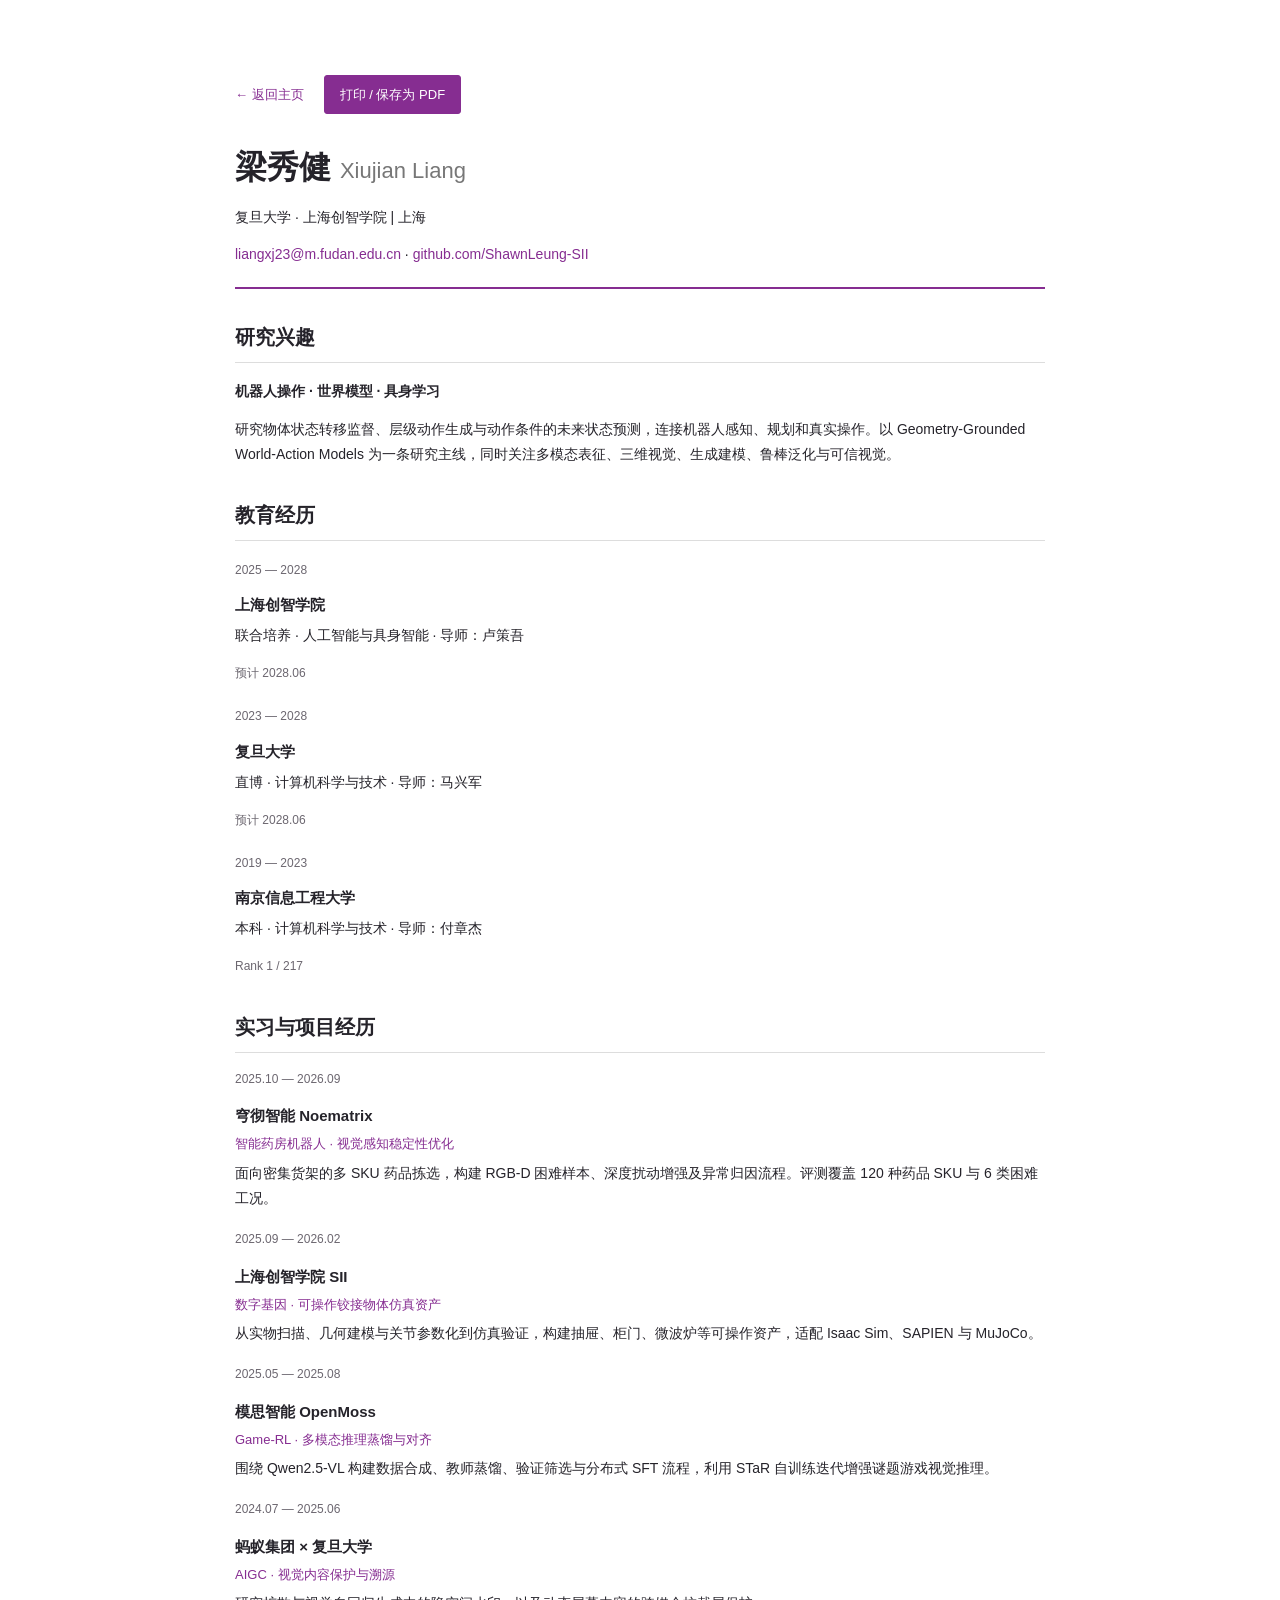
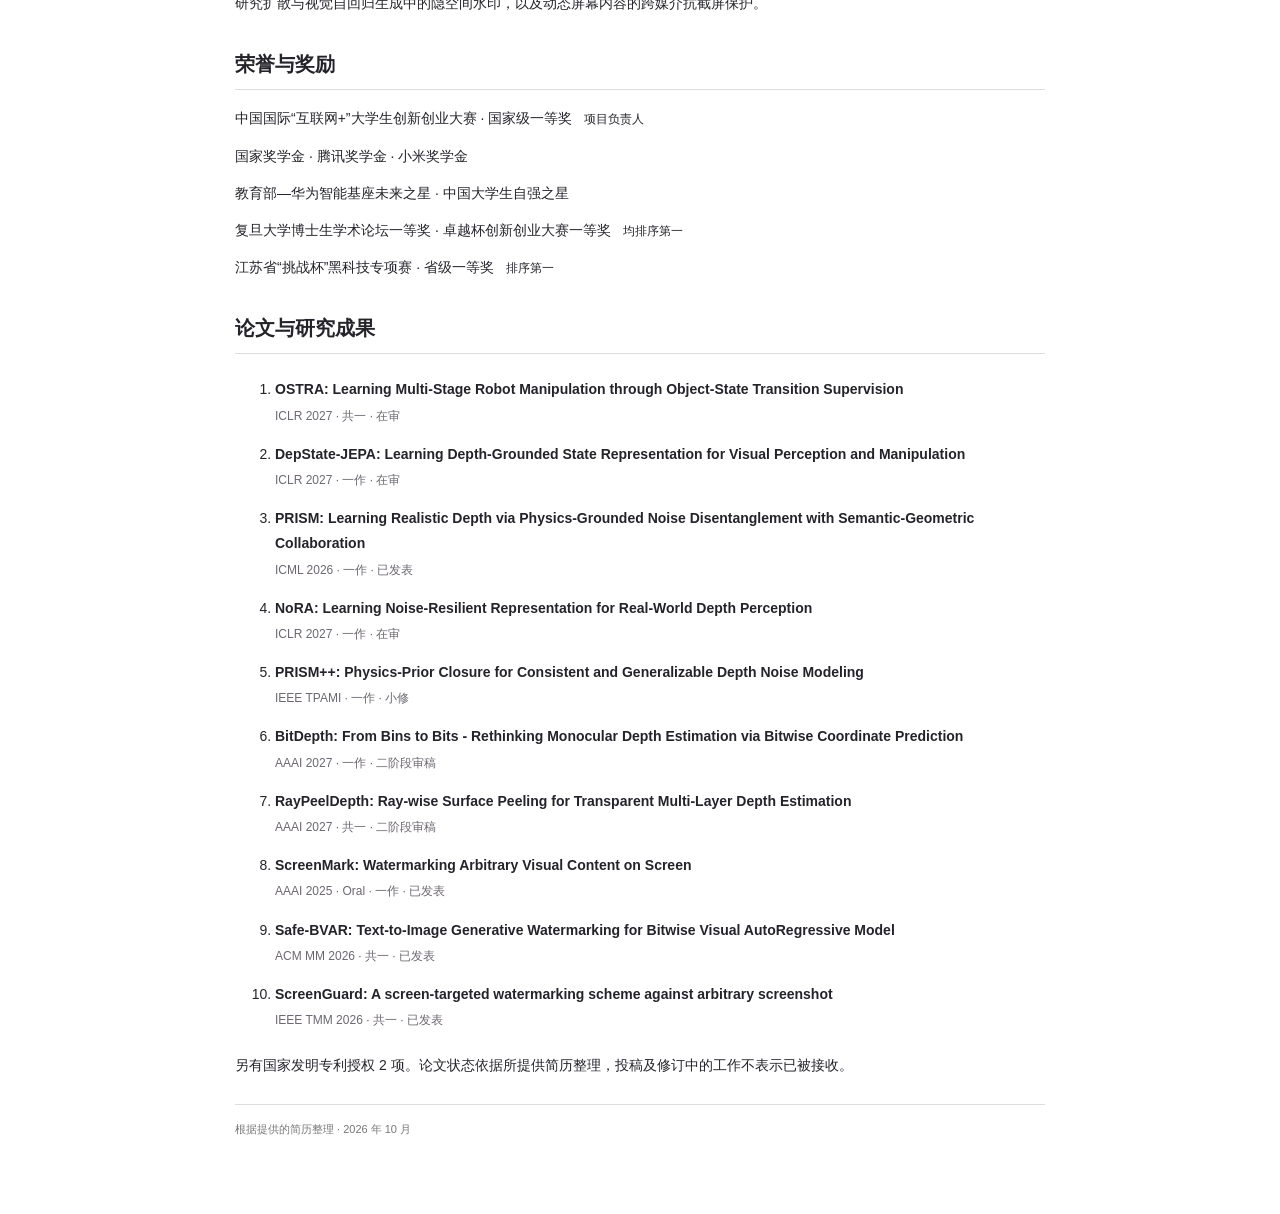
==== cv.html @ 5a9224fd "Publish academic homepage focused on robot manipulation and world models" ====
<!doctype html><html lang="zh-CN"><head><meta charset="UTF-8"><meta name="viewport" content="width=device-width, initial-scale=1"><title>梁秀健 · 学术简历</title><style>
*{box-sizing:border-box}body{max-width:900px;padding:45px 45px;margin:30px auto;font:14px/1.8 -apple-system,BlinkMacSystemFont,"PingFang SC",Arial,sans-serif;color:#25232a;background:white}a{color:#862d91;text-decoration:none}header{border-bottom:2px solid #862d91;padding-bottom:20px;margin-bottom:30px}h1{font-size:32px;margin:0 0 8px}h1 span{font-size:22px;font-weight:400;color:#777}h2{font-size:20px;border-bottom:1px solid #ddd;padding-bottom:7px;margin:30px 0 16px}h3{font-size:15px;margin:9px 0 0}h4{font-size:13px;font-weight:500;margin:3px 0;color:#862d91}p{margin:5px 0 12px}.section-index,.honors-list>p>span{display:none}.date,.education-year,.degree,li span{color:#6c6770;font-size:12px}.education-list article,.timeline article{margin-bottom:18px;break-inside:avoid}li{padding:7px 0;break-inside:avoid}.honors-list strong{font-weight:400}.honors-list small{margin-left:12px}.toolbar{display:flex;gap:20px;align-items:center;padding-bottom:25px;font-size:13px}button{font:inherit;border:1px solid #862d91;background:#862d91;color:#fff;border-radius:3px;padding:7px 15px;cursor:pointer}footer{border-top:1px solid #ddd;margin-top:25px;padding-top:15px;color:#777;font-size:11px}@media(max-width:600px){body{margin:0;padding:25px}h1 span{display:block}}@media print{@page{size:A4;margin:17mm}body{max-width:none;margin:0;padding:0;font-size:10pt}.toolbar{display:none}h1{font-size:22pt}h2{font-size:14pt;break-after:avoid}h3{font-size:11pt}h4{font-size:10pt}a{color:inherit}section{break-before:auto}header{margin-bottom:15px}li{padding:4px 0}.education-list article,.timeline article{margin-bottom:12px}}</style></head><body><div class="toolbar"><a href="index.html">← 返回主页</a><button id="print">打印 / 保存为 PDF</button></div><header><h1>梁秀健 <span>Xiujian Liang</span></h1><p>复旦大学 · 上海创智学院 | 上海</p><a href="mailto:liangxj23@m.fudan.edu.cn">liangxj23@m.fudan.edu.cn</a> · <a href="https://github.com/ShawnLeung-SII">github.com/ShawnLeung-SII</a></header><section><h2>研究兴趣</h2><p><strong>机器人操作 · 世界模型 · 具身学习</strong></p><p>研究物体状态转移监督、层级动作生成与动作条件的未来状态预测，连接机器人感知、规划和真实操作。以 Geometry-Grounded World-Action Models 为一条研究主线，同时关注多模态表征、三维视觉、生成建模、鲁棒泛化与可信视觉。</p></section><section id="education"><div class="section-heading"><h2 data-zh="教育经历" data-en="education">教育经历</h2><span class="section-index">04 / EDUCATION</span></div><div class="education-list"><article><span class="education-year">2025 — 2028</span><div><h3 data-zh="上海创智学院" data-en="Shanghai Innovation Institute">上海创智学院</h3><p data-zh="联合培养 · 人工智能与具身智能 · 导师：卢策吾" data-en="Joint training · AI & Embodied Intelligence · Advisor: Cewu Lu">联合培养 · 人工智能与具身智能 · 导师：卢策吾</p></div><span class="degree" data-zh="预计 2028.06" data-en="Expected Jun 2028">预计 2028.06</span></article><article><span class="education-year">2023 — 2028</span><div><h3 data-zh="复旦大学" data-en="Fudan University">复旦大学</h3><p data-zh="直博 · 计算机科学与技术 · 导师：马兴军" data-en="Ph.D. · Computer Science and Technology · Advisor: Xingjun Ma">直博 · 计算机科学与技术 · 导师：马兴军</p></div><span class="degree" data-zh="预计 2028.06" data-en="Expected Jun 2028">预计 2028.06</span></article><article><span class="education-year">2019 — 2023</span><div><h3 data-zh="南京信息工程大学" data-en="Nanjing University of Information Science and Technology">南京信息工程大学</h3><p data-zh="本科 · 计算机科学与技术 · 导师：付章杰" data-en="B.Sc. · Computer Science and Technology · Advisor: Zhangjie Fu">本科 · 计算机科学与技术 · 导师：付章杰</p></div><span class="degree">Rank 1 / 217</span></article></div></section><section id="experience"><div class="section-heading"><h2 data-zh="实习与项目经历" data-en="experience">实习与项目经历</h2><span class="section-index">03 / EXPERIENCE</span></div><div class="timeline">
<article><p class="date">2025.10 — 2026.09</p><div><h3 data-zh="穹彻智能 Noematrix" data-en="Noematrix">穹彻智能 Noematrix</h3><h4 data-zh="智能药房机器人 · 视觉感知稳定性优化" data-en="Robotic pharmacy · Robust visual perception">智能药房机器人 · 视觉感知稳定性优化</h4><p data-zh="面向密集货架的多 SKU 药品拣选，构建 RGB-D 困难样本、深度扰动增强及异常归因流程。评测覆盖 120 种药品 SKU 与 6 类困难工况。" data-en="Developed RGB-D hard-case datasets, depth perturbation augmentation and failure analysis for dense-shelf medicine picking, covering 120 SKUs and six challenging conditions.">面向密集货架的多 SKU 药品拣选，构建 RGB-D 困难样本、深度扰动增强及异常归因流程。评测覆盖 120 种药品 SKU 与 6 类困难工况。</p></div></article>
<article><p class="date">2025.09 — 2026.02</p><div><h3 data-zh="上海创智学院 SII" data-en="Shanghai Innovation Institute">上海创智学院 SII</h3><h4 data-zh="数字基因 · 可操作铰接物体仿真资产" data-en="Digital Gene · Articulated simulation assets">数字基因 · 可操作铰接物体仿真资产</h4><p data-zh="从实物扫描、几何建模与关节参数化到仿真验证，构建抽屉、柜门、微波炉等可操作资产，适配 Isaac Sim、SAPIEN 与 MuJoCo。" data-en="Built operable articulated assets for drawers, cabinet doors and microwaves through scanning, geometric modeling, joint parameterization and validation in Isaac Sim, SAPIEN and MuJoCo.">从实物扫描、几何建模与关节参数化到仿真验证，构建抽屉、柜门、微波炉等可操作资产，适配 Isaac Sim、SAPIEN 与 MuJoCo。</p></div></article>
<article><p class="date">2025.05 — 2025.08</p><div><h3 data-zh="模思智能 OpenMoss" data-en="OpenMoss">模思智能 OpenMoss</h3><h4 data-zh="Game-RL · 多模态推理蒸馏与对齐" data-en="Game-RL · Multimodal reasoning distillation">Game-RL · 多模态推理蒸馏与对齐</h4><p data-zh="围绕 Qwen2.5-VL 构建数据合成、教师蒸馏、验证筛选与分布式 SFT 流程，利用 STaR 自训练迭代增强谜题游戏视觉推理。" data-en="Built data synthesis, teacher distillation, verification and distributed SFT workflows around Qwen2.5-VL, with STaR self-training for visual reasoning in puzzle games.">围绕 Qwen2.5-VL 构建数据合成、教师蒸馏、验证筛选与分布式 SFT 流程，利用 STaR 自训练迭代增强谜题游戏视觉推理。</p></div></article>
<article><p class="date">2024.07 — 2025.06</p><div><h3 data-zh="蚂蚁集团 × 复旦大学" data-en="Ant Group × Fudan University">蚂蚁集团 × 复旦大学</h3><h4 data-zh="AIGC · 视觉内容保护与溯源" data-en="AIGC · Visual content protection & provenance">AIGC · 视觉内容保护与溯源</h4><p data-zh="研究扩散与视觉自回归生成中的隐空间水印，以及动态屏幕内容的跨媒介抗截屏保护。" data-en="Studied latent-space watermarking for diffusion and visual autoregressive generation, alongside screenshot-resilient protection for dynamic screen content.">研究扩散与视觉自回归生成中的隐空间水印，以及动态屏幕内容的跨媒介抗截屏保护。</p></div></article></div></section><section id="honors"><div class="section-heading"><h2 data-zh="荣誉与奖励" data-en="honors & awards">荣誉与奖励</h2><span class="section-index">05 / HONORS</span></div><div class="honors-list"><p><span>01</span><strong data-zh="中国国际“互联网+”大学生创新创业大赛 · 国家级一等奖" data-en="China International “Internet+” Innovation and Entrepreneurship Competition · National First Prize">中国国际“互联网+”大学生创新创业大赛 · 国家级一等奖</strong><small data-zh="项目负责人" data-en="Project lead">项目负责人</small></p><p><span>02</span><strong data-zh="国家奖学金 · 腾讯奖学金 · 小米奖学金" data-en="National Scholarship · Tencent Scholarship · Xiaomi Scholarship">国家奖学金 · 腾讯奖学金 · 小米奖学金</strong></p><p><span>03</span><strong data-zh="教育部—华为智能基座未来之星 · 中国大学生自强之星" data-en="MOE–Huawei Intelligent Base Future Star · Chinese College Student Self-improvement Star">教育部—华为智能基座未来之星 · 中国大学生自强之星</strong></p><p><span>04</span><strong data-zh="复旦大学博士生学术论坛一等奖 · 卓越杯创新创业大赛一等奖" data-en="Fudan Doctoral Academic Forum First Prize · Zhuoyue Cup First Prize">复旦大学博士生学术论坛一等奖 · 卓越杯创新创业大赛一等奖</strong><small data-zh="均排序第一" data-en="Ranked first in both teams">均排序第一</small></p><p><span>05</span><strong data-zh="江苏省“挑战杯”黑科技专项赛 · 省级一等奖" data-en="Jiangsu Challenge Cup Technology Competition · Provincial First Prize">江苏省“挑战杯”黑科技专项赛 · 省级一等奖</strong><small data-zh="排序第一" data-en="Ranked first in team">排序第一</small></p></div></section><section><h2>论文与研究成果</h2><ol><li><strong>OSTRA: Learning Multi-Stage Robot Manipulation through Object-State Transition Supervision</strong><br><span>ICLR 2027 · 共一 · 在审</span></li><li><strong>DepState-JEPA: Learning Depth-Grounded State Representation for Visual Perception and Manipulation</strong><br><span>ICLR 2027 · 一作 · 在审</span></li><li><strong>PRISM: Learning Realistic Depth via Physics-Grounded Noise Disentanglement with Semantic-Geometric Collaboration</strong><br><span>ICML 2026 · 一作 · 已发表</span></li><li><strong>NoRA: Learning Noise-Resilient Representation for Real-World Depth Perception</strong><br><span>ICLR 2027 · 一作 · 在审</span></li><li><strong>PRISM++: Physics-Prior Closure for Consistent and Generalizable Depth Noise Modeling</strong><br><span>IEEE TPAMI · 一作 · 小修</span></li><li><strong>BitDepth: From Bins to Bits - Rethinking Monocular Depth Estimation via Bitwise Coordinate Prediction</strong><br><span>AAAI 2027 · 一作 · 二阶段审稿</span></li><li><strong>RayPeelDepth: Ray-wise Surface Peeling for Transparent Multi-Layer Depth Estimation</strong><br><span>AAAI 2027 · 共一 · 二阶段审稿</span></li><li><strong>ScreenMark: Watermarking Arbitrary Visual Content on Screen</strong><br><span>AAAI 2025 · Oral · 一作 · 已发表</span></li><li><strong>Safe-BVAR: Text-to-Image Generative Watermarking for Bitwise Visual AutoRegressive Model</strong><br><span>ACM MM 2026 · 共一 · 已发表</span></li><li><strong>ScreenGuard: A screen-targeted watermarking scheme against arbitrary screenshot</strong><br><span>IEEE TMM 2026 · 共一 · 已发表</span></li></ol><p>另有国家发明专利授权 2 项。论文状态依据所提供简历整理，投稿及修订中的工作不表示已被接收。</p></section><footer>根据提供的简历整理 · 2026 年 10 月</footer><script>document.querySelector('#print').addEventListener('click',()=>window.print());</script></body></html>
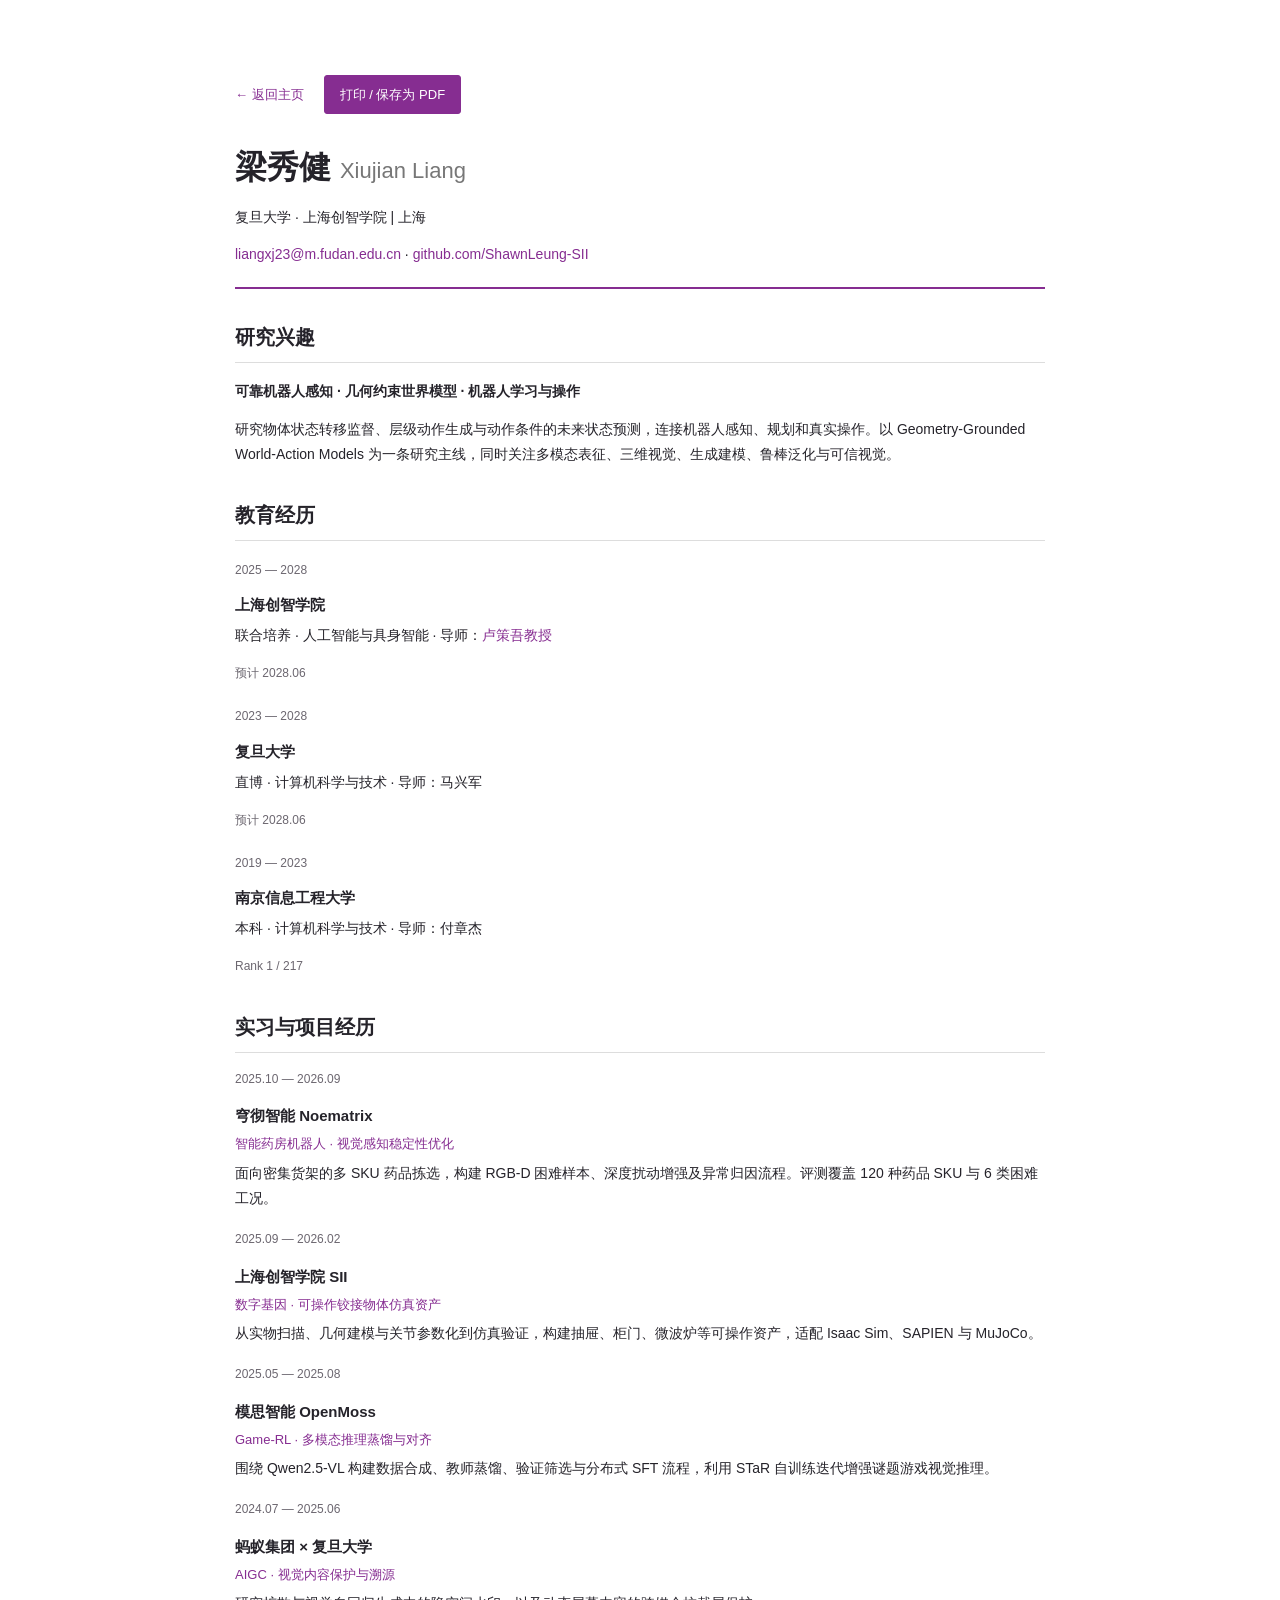
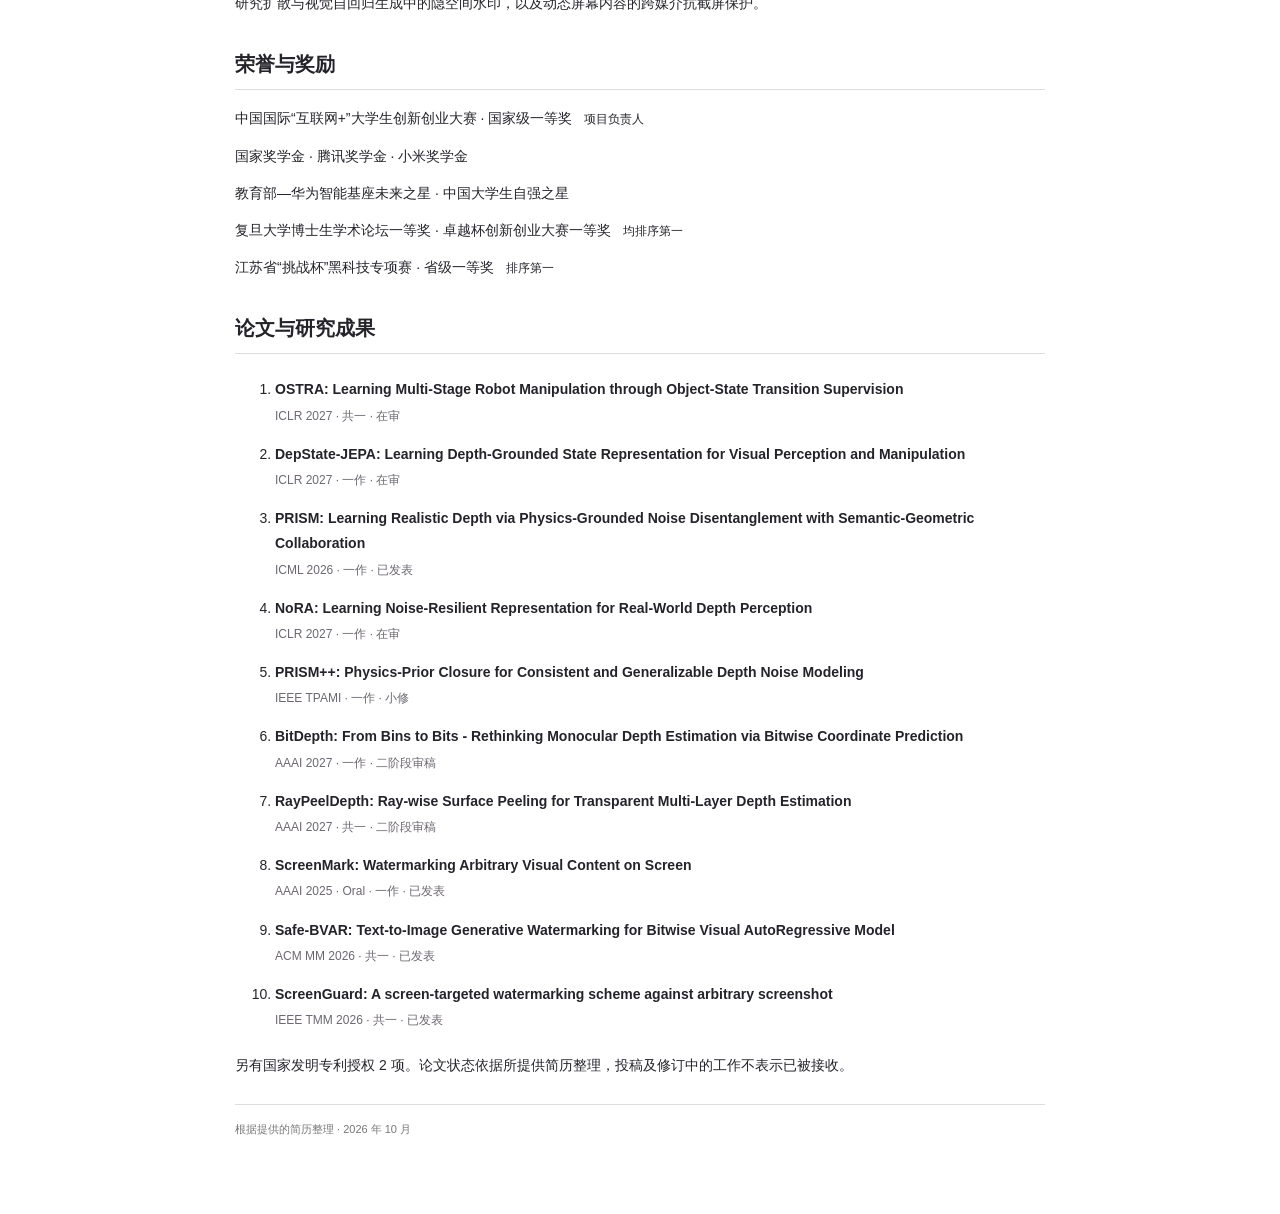
==== commit 7d42ff54: "Align CV research focus and supervisor details with homepage" ====
--- a/cv.html
+++ b/cv.html
@@ -1,5 +1,5 @@
 <!doctype html><html lang="zh-CN"><head><meta charset="UTF-8"><meta name="viewport" content="width=device-width, initial-scale=1"><title>梁秀健 · 学术简历</title><style>
-*{box-sizing:border-box}body{max-width:900px;padding:45px 45px;margin:30px auto;font:14px/1.8 -apple-system,BlinkMacSystemFont,"PingFang SC",Arial,sans-serif;color:#25232a;background:white}a{color:#862d91;text-decoration:none}header{border-bottom:2px solid #862d91;padding-bottom:20px;margin-bottom:30px}h1{font-size:32px;margin:0 0 8px}h1 span{font-size:22px;font-weight:400;color:#777}h2{font-size:20px;border-bottom:1px solid #ddd;padding-bottom:7px;margin:30px 0 16px}h3{font-size:15px;margin:9px 0 0}h4{font-size:13px;font-weight:500;margin:3px 0;color:#862d91}p{margin:5px 0 12px}.section-index,.honors-list>p>span{display:none}.date,.education-year,.degree,li span{color:#6c6770;font-size:12px}.education-list article,.timeline article{margin-bottom:18px;break-inside:avoid}li{padding:7px 0;break-inside:avoid}.honors-list strong{font-weight:400}.honors-list small{margin-left:12px}.toolbar{display:flex;gap:20px;align-items:center;padding-bottom:25px;font-size:13px}button{font:inherit;border:1px solid #862d91;background:#862d91;color:#fff;border-radius:3px;padding:7px 15px;cursor:pointer}footer{border-top:1px solid #ddd;margin-top:25px;padding-top:15px;color:#777;font-size:11px}@media(max-width:600px){body{margin:0;padding:25px}h1 span{display:block}}@media print{@page{size:A4;margin:17mm}body{max-width:none;margin:0;padding:0;font-size:10pt}.toolbar{display:none}h1{font-size:22pt}h2{font-size:14pt;break-after:avoid}h3{font-size:11pt}h4{font-size:10pt}a{color:inherit}section{break-before:auto}header{margin-bottom:15px}li{padding:4px 0}.education-list article,.timeline article{margin-bottom:12px}}</style></head><body><div class="toolbar"><a href="index.html">← 返回主页</a><button id="print">打印 / 保存为 PDF</button></div><header><h1>梁秀健 <span>Xiujian Liang</span></h1><p>复旦大学 · 上海创智学院 | 上海</p><a href="mailto:liangxj23@m.fudan.edu.cn">liangxj23@m.fudan.edu.cn</a> · <a href="https://github.com/ShawnLeung-SII">github.com/ShawnLeung-SII</a></header><section><h2>研究兴趣</h2><p><strong>机器人操作 · 世界模型 · 具身学习</strong></p><p>研究物体状态转移监督、层级动作生成与动作条件的未来状态预测，连接机器人感知、规划和真实操作。以 Geometry-Grounded World-Action Models 为一条研究主线，同时关注多模态表征、三维视觉、生成建模、鲁棒泛化与可信视觉。</p></section><section id="education"><div class="section-heading"><h2 data-zh="教育经历" data-en="education">教育经历</h2><span class="section-index">04 / EDUCATION</span></div><div class="education-list"><article><span class="education-year">2025 — 2028</span><div><h3 data-zh="上海创智学院" data-en="Shanghai Innovation Institute">上海创智学院</h3><p data-zh="联合培养 · 人工智能与具身智能 · 导师：卢策吾" data-en="Joint training · AI & Embodied Intelligence · Advisor: Cewu Lu">联合培养 · 人工智能与具身智能 · 导师：卢策吾</p></div><span class="degree" data-zh="预计 2028.06" data-en="Expected Jun 2028">预计 2028.06</span></article><article><span class="education-year">2023 — 2028</span><div><h3 data-zh="复旦大学" data-en="Fudan University">复旦大学</h3><p data-zh="直博 · 计算机科学与技术 · 导师：马兴军" data-en="Ph.D. · Computer Science and Technology · Advisor: Xingjun Ma">直博 · 计算机科学与技术 · 导师：马兴军</p></div><span class="degree" data-zh="预计 2028.06" data-en="Expected Jun 2028">预计 2028.06</span></article><article><span class="education-year">2019 — 2023</span><div><h3 data-zh="南京信息工程大学" data-en="Nanjing University of Information Science and Technology">南京信息工程大学</h3><p data-zh="本科 · 计算机科学与技术 · 导师：付章杰" data-en="B.Sc. · Computer Science and Technology · Advisor: Zhangjie Fu">本科 · 计算机科学与技术 · 导师：付章杰</p></div><span class="degree">Rank 1 / 217</span></article></div></section><section id="experience"><div class="section-heading"><h2 data-zh="实习与项目经历" data-en="experience">实习与项目经历</h2><span class="section-index">03 / EXPERIENCE</span></div><div class="timeline">
+*{box-sizing:border-box}body{max-width:900px;padding:45px 45px;margin:30px auto;font:14px/1.8 -apple-system,BlinkMacSystemFont,"PingFang SC",Arial,sans-serif;color:#25232a;background:white}a{color:#862d91;text-decoration:none}header{border-bottom:2px solid #862d91;padding-bottom:20px;margin-bottom:30px}h1{font-size:32px;margin:0 0 8px}h1 span{font-size:22px;font-weight:400;color:#777}h2{font-size:20px;border-bottom:1px solid #ddd;padding-bottom:7px;margin:30px 0 16px}h3{font-size:15px;margin:9px 0 0}h4{font-size:13px;font-weight:500;margin:3px 0;color:#862d91}p{margin:5px 0 12px}.section-index,.honors-list>p>span{display:none}.date,.education-year,.degree,li span{color:#6c6770;font-size:12px}.education-list article,.timeline article{margin-bottom:18px;break-inside:avoid}li{padding:7px 0;break-inside:avoid}.honors-list strong{font-weight:400}.honors-list small{margin-left:12px}.toolbar{display:flex;gap:20px;align-items:center;padding-bottom:25px;font-size:13px}button{font:inherit;border:1px solid #862d91;background:#862d91;color:#fff;border-radius:3px;padding:7px 15px;cursor:pointer}footer{border-top:1px solid #ddd;margin-top:25px;padding-top:15px;color:#777;font-size:11px}@media(max-width:600px){body{margin:0;padding:25px}h1 span{display:block}}@media print{@page{size:A4;margin:17mm}body{max-width:none;margin:0;padding:0;font-size:10pt}.toolbar{display:none}h1{font-size:22pt}h2{font-size:14pt;break-after:avoid}h3{font-size:11pt}h4{font-size:10pt}a{color:inherit}section{break-before:auto}header{margin-bottom:15px}li{padding:4px 0}.education-list article,.timeline article{margin-bottom:12px}}</style></head><body><div class="toolbar"><a href="index.html">← 返回主页</a><button id="print">打印 / 保存为 PDF</button></div><header><h1>梁秀健 <span>Xiujian Liang</span></h1><p>复旦大学 · 上海创智学院 | 上海</p><a href="mailto:liangxj23@m.fudan.edu.cn">liangxj23@m.fudan.edu.cn</a> · <a href="https://github.com/ShawnLeung-SII">github.com/ShawnLeung-SII</a></header><section><h2>研究兴趣</h2><p><strong>可靠机器人感知 · 几何约束世界模型 · 机器人学习与操作</strong></p><p>研究物体状态转移监督、层级动作生成与动作条件的未来状态预测，连接机器人感知、规划和真实操作。以 Geometry-Grounded World-Action Models 为一条研究主线，同时关注多模态表征、三维视觉、生成建模、鲁棒泛化与可信视觉。</p></section><section id="education"><div class="section-heading"><h2 data-zh="教育经历" data-en="education">教育经历</h2><span class="section-index">04 / EDUCATION</span></div><div class="education-list"><article><span class="education-year">2025 — 2028</span><div><h3 data-zh="上海创智学院" data-en="Shanghai Innovation Institute">上海创智学院</h3><p data-zh="联合培养 · 人工智能与具身智能 · 导师：卢策吾" data-en="Joint training · AI & Embodied Intelligence · Advisor: Cewu Lu">联合培养 · 人工智能与具身智能 · 导师：<a href="https://www.sii.edu.cn/2026/0529/c94a1058/page.htm" target="_blank" rel="noopener noreferrer">卢策吾教授</a></p></div><span class="degree" data-zh="预计 2028.06" data-en="Expected Jun 2028">预计 2028.06</span></article><article><span class="education-year">2023 — 2028</span><div><h3 data-zh="复旦大学" data-en="Fudan University">复旦大学</h3><p data-zh="直博 · 计算机科学与技术 · 现由卢策吾教授指导" data-en="Ph.D. · Computer Science and Technology · Current advisor: Cewu Lu">直博 · 计算机科学与技术 · 导师：马兴军</p></div><span class="degree" data-zh="预计 2028.06" data-en="Expected Jun 2028">预计 2028.06</span></article><article><span class="education-year">2019 — 2023</span><div><h3 data-zh="南京信息工程大学" data-en="Nanjing University of Information Science and Technology">南京信息工程大学</h3><p data-zh="本科 · 计算机科学与技术 · 导师：付章杰" data-en="B.Sc. · Computer Science and Technology · Advisor: Zhangjie Fu">本科 · 计算机科学与技术 · 导师：付章杰</p></div><span class="degree">Rank 1 / 217</span></article></div></section><section id="experience"><div class="section-heading"><h2 data-zh="实习与项目经历" data-en="experience">实习与项目经历</h2><span class="section-index">03 / EXPERIENCE</span></div><div class="timeline">
 <article><p class="date">2025.10 — 2026.09</p><div><h3 data-zh="穹彻智能 Noematrix" data-en="Noematrix">穹彻智能 Noematrix</h3><h4 data-zh="智能药房机器人 · 视觉感知稳定性优化" data-en="Robotic pharmacy · Robust visual perception">智能药房机器人 · 视觉感知稳定性优化</h4><p data-zh="面向密集货架的多 SKU 药品拣选，构建 RGB-D 困难样本、深度扰动增强及异常归因流程。评测覆盖 120 种药品 SKU 与 6 类困难工况。" data-en="Developed RGB-D hard-case datasets, depth perturbation augmentation and failure analysis for dense-shelf medicine picking, covering 120 SKUs and six challenging conditions.">面向密集货架的多 SKU 药品拣选，构建 RGB-D 困难样本、深度扰动增强及异常归因流程。评测覆盖 120 种药品 SKU 与 6 类困难工况。</p></div></article>
 <article><p class="date">2025.09 — 2026.02</p><div><h3 data-zh="上海创智学院 SII" data-en="Shanghai Innovation Institute">上海创智学院 SII</h3><h4 data-zh="数字基因 · 可操作铰接物体仿真资产" data-en="Digital Gene · Articulated simulation assets">数字基因 · 可操作铰接物体仿真资产</h4><p data-zh="从实物扫描、几何建模与关节参数化到仿真验证，构建抽屉、柜门、微波炉等可操作资产，适配 Isaac Sim、SAPIEN 与 MuJoCo。" data-en="Built operable articulated assets for drawers, cabinet doors and microwaves through scanning, geometric modeling, joint parameterization and validation in Isaac Sim, SAPIEN and MuJoCo.">从实物扫描、几何建模与关节参数化到仿真验证，构建抽屉、柜门、微波炉等可操作资产，适配 Isaac Sim、SAPIEN 与 MuJoCo。</p></div></article>
 <article><p class="date">2025.05 — 2025.08</p><div><h3 data-zh="模思智能 OpenMoss" data-en="OpenMoss">模思智能 OpenMoss</h3><h4 data-zh="Game-RL · 多模态推理蒸馏与对齐" data-en="Game-RL · Multimodal reasoning distillation">Game-RL · 多模态推理蒸馏与对齐</h4><p data-zh="围绕 Qwen2.5-VL 构建数据合成、教师蒸馏、验证筛选与分布式 SFT 流程，利用 STaR 自训练迭代增强谜题游戏视觉推理。" data-en="Built data synthesis, teacher distillation, verification and distributed SFT workflows around Qwen2.5-VL, with STaR self-training for visual reasoning in puzzle games.">围绕 Qwen2.5-VL 构建数据合成、教师蒸馏、验证筛选与分布式 SFT 流程，利用 STaR 自训练迭代增强谜题游戏视觉推理。</p></div></article>
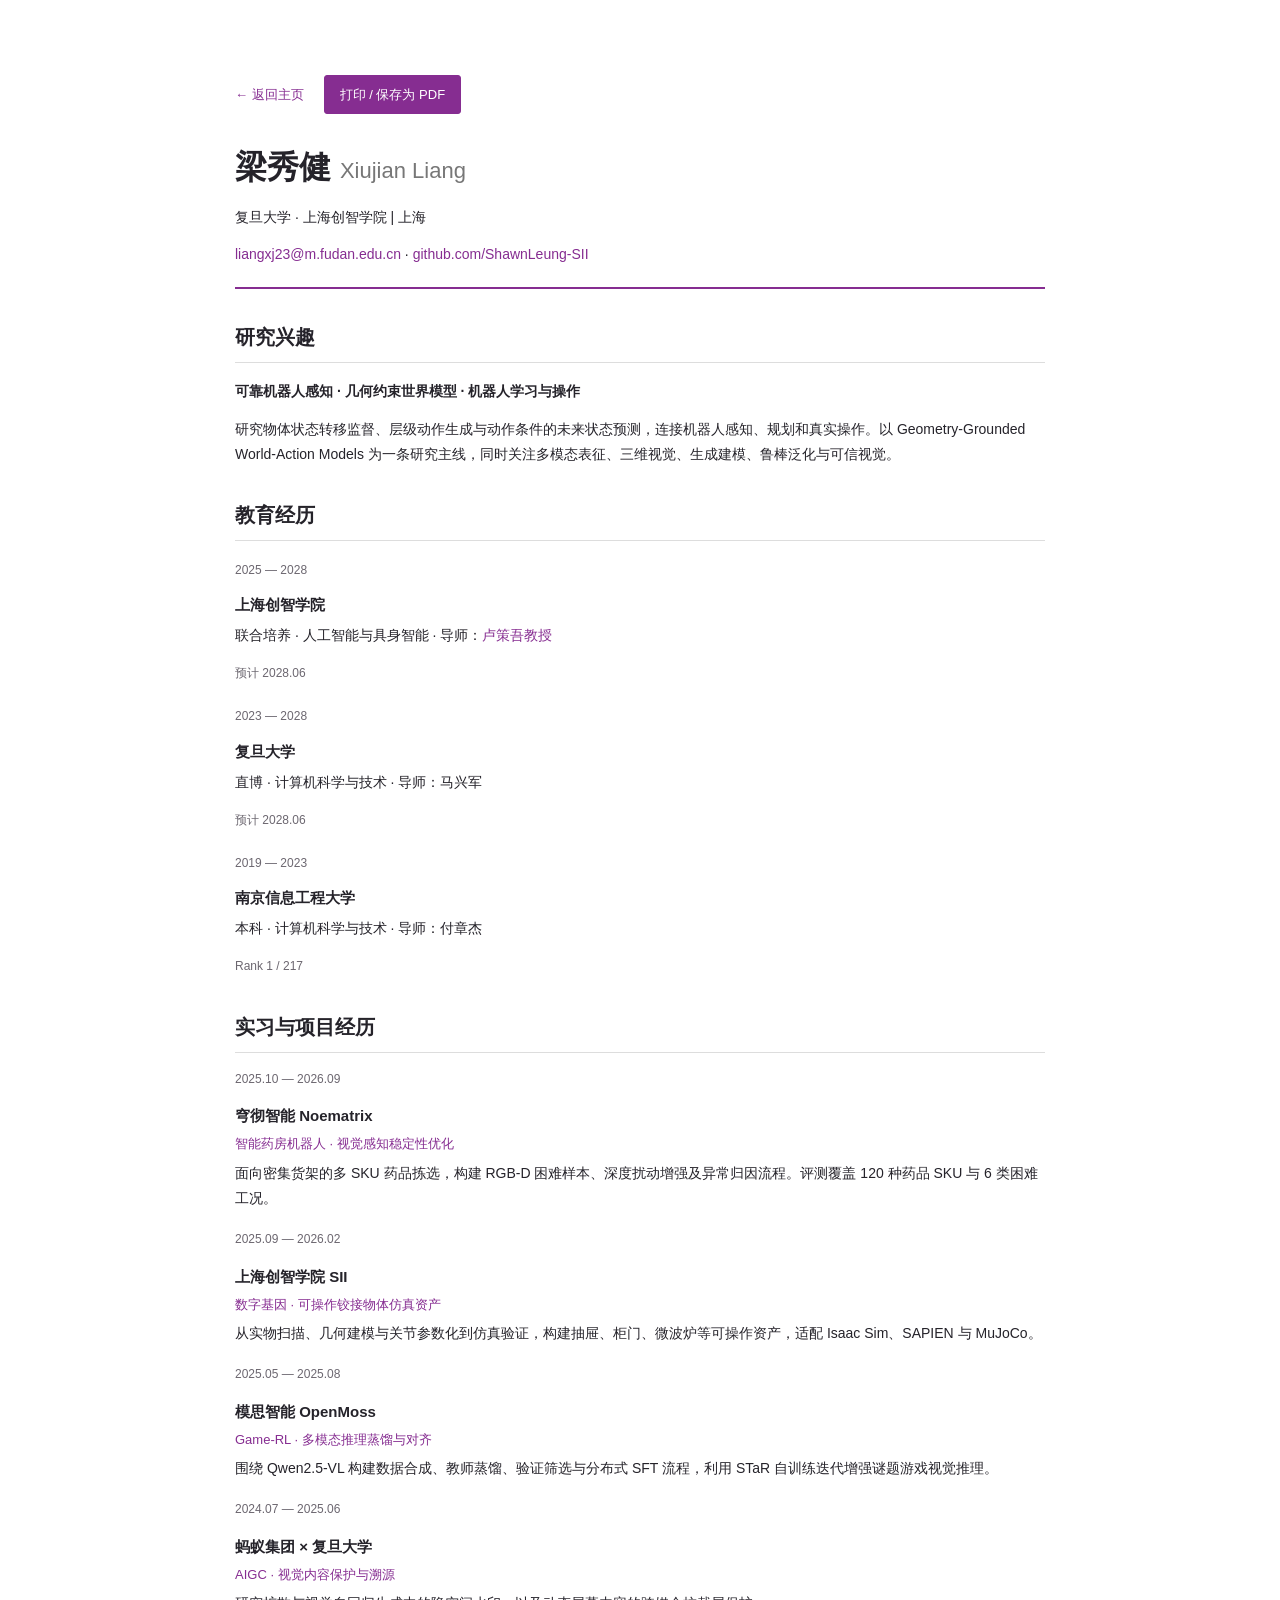
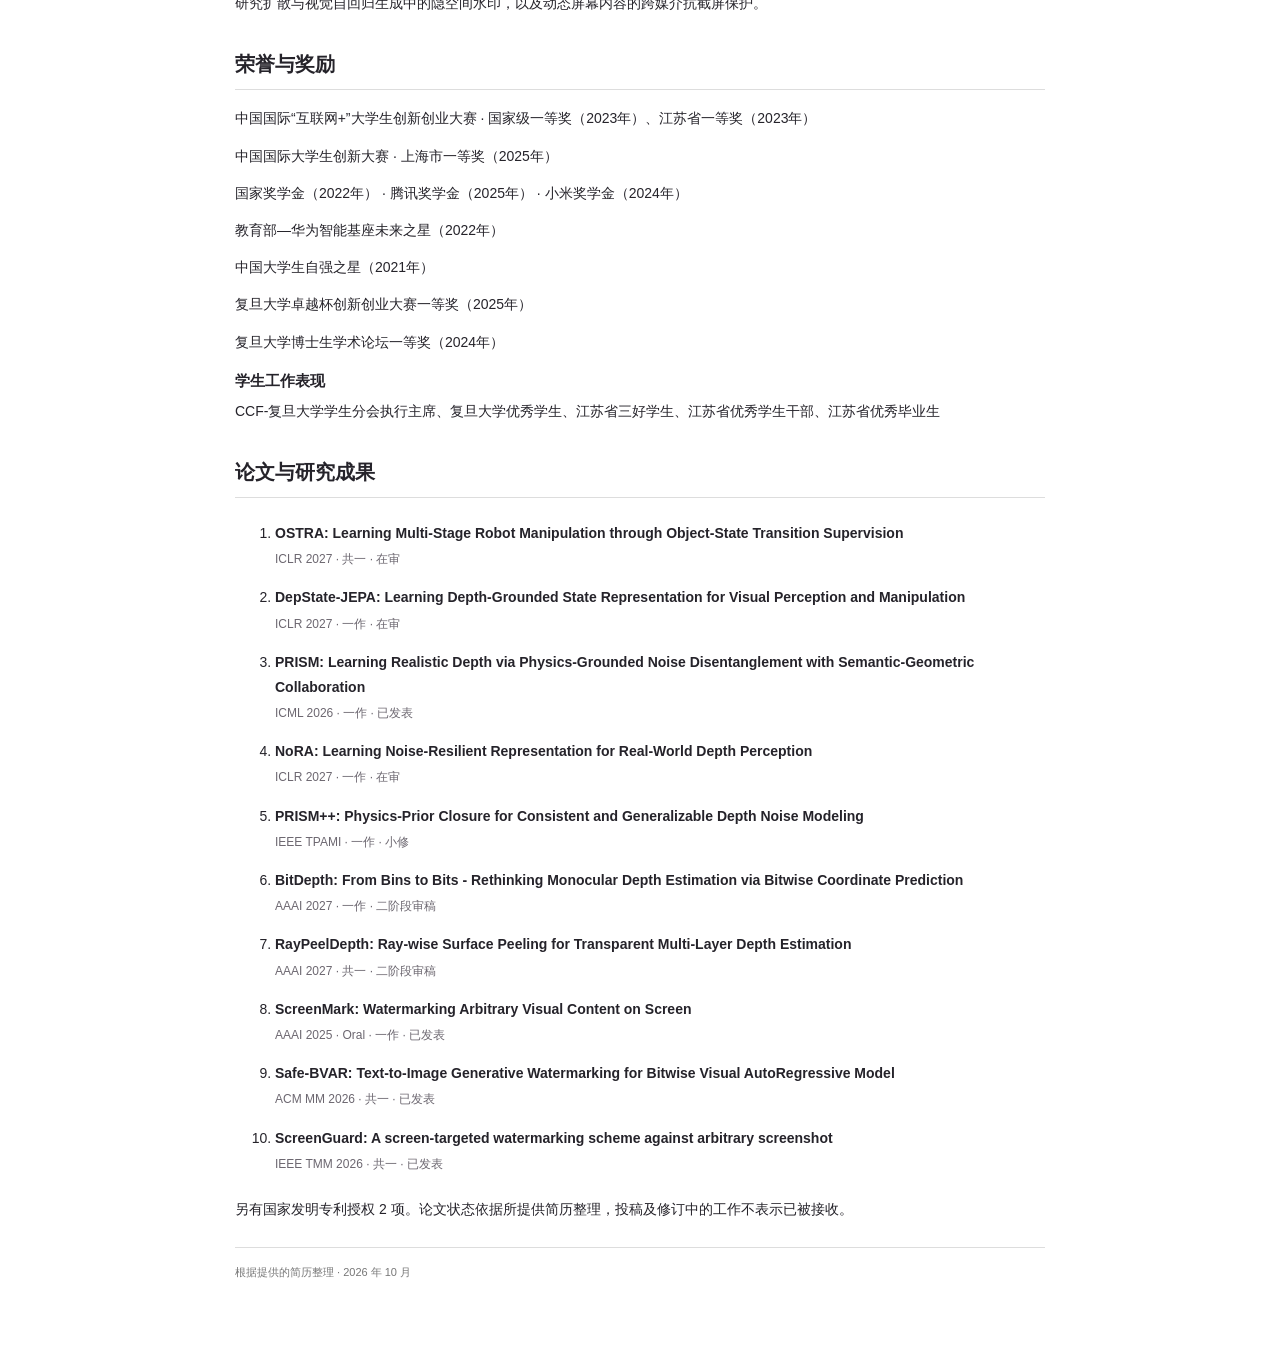
==== commit cb215ae7: "Synchronize academic CV honors and student leadership with homepage" ====
--- a/cv.html
+++ b/cv.html
@@ -3,4 +3,4 @@
 <article><p class="date">2025.10 — 2026.09</p><div><h3 data-zh="穹彻智能 Noematrix" data-en="Noematrix">穹彻智能 Noematrix</h3><h4 data-zh="智能药房机器人 · 视觉感知稳定性优化" data-en="Robotic pharmacy · Robust visual perception">智能药房机器人 · 视觉感知稳定性优化</h4><p data-zh="面向密集货架的多 SKU 药品拣选，构建 RGB-D 困难样本、深度扰动增强及异常归因流程。评测覆盖 120 种药品 SKU 与 6 类困难工况。" data-en="Developed RGB-D hard-case datasets, depth perturbation augmentation and failure analysis for dense-shelf medicine picking, covering 120 SKUs and six challenging conditions.">面向密集货架的多 SKU 药品拣选，构建 RGB-D 困难样本、深度扰动增强及异常归因流程。评测覆盖 120 种药品 SKU 与 6 类困难工况。</p></div></article>
 <article><p class="date">2025.09 — 2026.02</p><div><h3 data-zh="上海创智学院 SII" data-en="Shanghai Innovation Institute">上海创智学院 SII</h3><h4 data-zh="数字基因 · 可操作铰接物体仿真资产" data-en="Digital Gene · Articulated simulation assets">数字基因 · 可操作铰接物体仿真资产</h4><p data-zh="从实物扫描、几何建模与关节参数化到仿真验证，构建抽屉、柜门、微波炉等可操作资产，适配 Isaac Sim、SAPIEN 与 MuJoCo。" data-en="Built operable articulated assets for drawers, cabinet doors and microwaves through scanning, geometric modeling, joint parameterization and validation in Isaac Sim, SAPIEN and MuJoCo.">从实物扫描、几何建模与关节参数化到仿真验证，构建抽屉、柜门、微波炉等可操作资产，适配 Isaac Sim、SAPIEN 与 MuJoCo。</p></div></article>
 <article><p class="date">2025.05 — 2025.08</p><div><h3 data-zh="模思智能 OpenMoss" data-en="OpenMoss">模思智能 OpenMoss</h3><h4 data-zh="Game-RL · 多模态推理蒸馏与对齐" data-en="Game-RL · Multimodal reasoning distillation">Game-RL · 多模态推理蒸馏与对齐</h4><p data-zh="围绕 Qwen2.5-VL 构建数据合成、教师蒸馏、验证筛选与分布式 SFT 流程，利用 STaR 自训练迭代增强谜题游戏视觉推理。" data-en="Built data synthesis, teacher distillation, verification and distributed SFT workflows around Qwen2.5-VL, with STaR self-training for visual reasoning in puzzle games.">围绕 Qwen2.5-VL 构建数据合成、教师蒸馏、验证筛选与分布式 SFT 流程，利用 STaR 自训练迭代增强谜题游戏视觉推理。</p></div></article>
-<article><p class="date">2024.07 — 2025.06</p><div><h3 data-zh="蚂蚁集团 × 复旦大学" data-en="Ant Group × Fudan University">蚂蚁集团 × 复旦大学</h3><h4 data-zh="AIGC · 视觉内容保护与溯源" data-en="AIGC · Visual content protection & provenance">AIGC · 视觉内容保护与溯源</h4><p data-zh="研究扩散与视觉自回归生成中的隐空间水印，以及动态屏幕内容的跨媒介抗截屏保护。" data-en="Studied latent-space watermarking for diffusion and visual autoregressive generation, alongside screenshot-resilient protection for dynamic screen content.">研究扩散与视觉自回归生成中的隐空间水印，以及动态屏幕内容的跨媒介抗截屏保护。</p></div></article></div></section><section id="honors"><div class="section-heading"><h2 data-zh="荣誉与奖励" data-en="honors & awards">荣誉与奖励</h2><span class="section-index">05 / HONORS</span></div><div class="honors-list"><p><span>01</span><strong data-zh="中国国际“互联网+”大学生创新创业大赛 · 国家级一等奖" data-en="China International “Internet+” Innovation and Entrepreneurship Competition · National First Prize">中国国际“互联网+”大学生创新创业大赛 · 国家级一等奖</strong><small data-zh="项目负责人" data-en="Project lead">项目负责人</small></p><p><span>02</span><strong data-zh="国家奖学金 · 腾讯奖学金 · 小米奖学金" data-en="National Scholarship · Tencent Scholarship · Xiaomi Scholarship">国家奖学金 · 腾讯奖学金 · 小米奖学金</strong></p><p><span>03</span><strong data-zh="教育部—华为智能基座未来之星 · 中国大学生自强之星" data-en="MOE–Huawei Intelligent Base Future Star · Chinese College Student Self-improvement Star">教育部—华为智能基座未来之星 · 中国大学生自强之星</strong></p><p><span>04</span><strong data-zh="复旦大学博士生学术论坛一等奖 · 卓越杯创新创业大赛一等奖" data-en="Fudan Doctoral Academic Forum First Prize · Zhuoyue Cup First Prize">复旦大学博士生学术论坛一等奖 · 卓越杯创新创业大赛一等奖</strong><small data-zh="均排序第一" data-en="Ranked first in both teams">均排序第一</small></p><p><span>05</span><strong data-zh="江苏省“挑战杯”黑科技专项赛 · 省级一等奖" data-en="Jiangsu Challenge Cup Technology Competition · Provincial First Prize">江苏省“挑战杯”黑科技专项赛 · 省级一等奖</strong><small data-zh="排序第一" data-en="Ranked first in team">排序第一</small></p></div></section><section><h2>论文与研究成果</h2><ol><li><strong>OSTRA: Learning Multi-Stage Robot Manipulation through Object-State Transition Supervision</strong><br><span>ICLR 2027 · 共一 · 在审</span></li><li><strong>DepState-JEPA: Learning Depth-Grounded State Representation for Visual Perception and Manipulation</strong><br><span>ICLR 2027 · 一作 · 在审</span></li><li><strong>PRISM: Learning Realistic Depth via Physics-Grounded Noise Disentanglement with Semantic-Geometric Collaboration</strong><br><span>ICML 2026 · 一作 · 已发表</span></li><li><strong>NoRA: Learning Noise-Resilient Representation for Real-World Depth Perception</strong><br><span>ICLR 2027 · 一作 · 在审</span></li><li><strong>PRISM++: Physics-Prior Closure for Consistent and Generalizable Depth Noise Modeling</strong><br><span>IEEE TPAMI · 一作 · 小修</span></li><li><strong>BitDepth: From Bins to Bits - Rethinking Monocular Depth Estimation via Bitwise Coordinate Prediction</strong><br><span>AAAI 2027 · 一作 · 二阶段审稿</span></li><li><strong>RayPeelDepth: Ray-wise Surface Peeling for Transparent Multi-Layer Depth Estimation</strong><br><span>AAAI 2027 · 共一 · 二阶段审稿</span></li><li><strong>ScreenMark: Watermarking Arbitrary Visual Content on Screen</strong><br><span>AAAI 2025 · Oral · 一作 · 已发表</span></li><li><strong>Safe-BVAR: Text-to-Image Generative Watermarking for Bitwise Visual AutoRegressive Model</strong><br><span>ACM MM 2026 · 共一 · 已发表</span></li><li><strong>ScreenGuard: A screen-targeted watermarking scheme against arbitrary screenshot</strong><br><span>IEEE TMM 2026 · 共一 · 已发表</span></li></ol><p>另有国家发明专利授权 2 项。论文状态依据所提供简历整理，投稿及修订中的工作不表示已被接收。</p></section><footer>根据提供的简历整理 · 2026 年 10 月</footer><script>document.querySelector('#print').addEventListener('click',()=>window.print());</script></body></html>+<article><p class="date">2024.07 — 2025.06</p><div><h3 data-zh="蚂蚁集团 × 复旦大学" data-en="Ant Group × Fudan University">蚂蚁集团 × 复旦大学</h3><h4 data-zh="AIGC · 视觉内容保护与溯源" data-en="AIGC · Visual content protection & provenance">AIGC · 视觉内容保护与溯源</h4><p data-zh="研究扩散与视觉自回归生成中的隐空间水印，以及动态屏幕内容的跨媒介抗截屏保护。" data-en="Studied latent-space watermarking for diffusion and visual autoregressive generation, alongside screenshot-resilient protection for dynamic screen content.">研究扩散与视觉自回归生成中的隐空间水印，以及动态屏幕内容的跨媒介抗截屏保护。</p></div></article></div></section><section id="honors"><div class="section-heading"><h2 data-zh="荣誉与奖励" data-en="honors & awards">荣誉与奖励</h2><span class="section-index">05 / HONORS</span></div><div class="honors-list"><p><span>01</span><strong>中国国际“互联网+”大学生创新创业大赛 · 国家级一等奖（2023年）、江苏省一等奖（2023年）</strong></p><p><span>02</span><strong>中国国际大学生创新大赛 · 上海市一等奖（2025年）</strong></p><p><span>03</span><strong>国家奖学金（2022年） · 腾讯奖学金（2025年） · 小米奖学金（2024年）</strong></p><p><span>04</span><strong>教育部—华为智能基座未来之星（2022年）</strong></p><p><span>05</span><strong>中国大学生自强之星（2021年）</strong></p><p><span>06</span><strong>复旦大学卓越杯创新创业大赛一等奖（2025年）</strong></p><p><span>07</span><strong>复旦大学博士生学术论坛一等奖（2024年）</strong></p></div><div class="student-service"><h3>学生工作表现</h3><p>CCF-复旦大学学生分会执行主席、复旦大学优秀学生、江苏省三好学生、江苏省优秀学生干部、江苏省优秀毕业生</p></div></section><section><h2>论文与研究成果</h2><ol><li><strong>OSTRA: Learning Multi-Stage Robot Manipulation through Object-State Transition Supervision</strong><br><span>ICLR 2027 · 共一 · 在审</span></li><li><strong>DepState-JEPA: Learning Depth-Grounded State Representation for Visual Perception and Manipulation</strong><br><span>ICLR 2027 · 一作 · 在审</span></li><li><strong>PRISM: Learning Realistic Depth via Physics-Grounded Noise Disentanglement with Semantic-Geometric Collaboration</strong><br><span>ICML 2026 · 一作 · 已发表</span></li><li><strong>NoRA: Learning Noise-Resilient Representation for Real-World Depth Perception</strong><br><span>ICLR 2027 · 一作 · 在审</span></li><li><strong>PRISM++: Physics-Prior Closure for Consistent and Generalizable Depth Noise Modeling</strong><br><span>IEEE TPAMI · 一作 · 小修</span></li><li><strong>BitDepth: From Bins to Bits - Rethinking Monocular Depth Estimation via Bitwise Coordinate Prediction</strong><br><span>AAAI 2027 · 一作 · 二阶段审稿</span></li><li><strong>RayPeelDepth: Ray-wise Surface Peeling for Transparent Multi-Layer Depth Estimation</strong><br><span>AAAI 2027 · 共一 · 二阶段审稿</span></li><li><strong>ScreenMark: Watermarking Arbitrary Visual Content on Screen</strong><br><span>AAAI 2025 · Oral · 一作 · 已发表</span></li><li><strong>Safe-BVAR: Text-to-Image Generative Watermarking for Bitwise Visual AutoRegressive Model</strong><br><span>ACM MM 2026 · 共一 · 已发表</span></li><li><strong>ScreenGuard: A screen-targeted watermarking scheme against arbitrary screenshot</strong><br><span>IEEE TMM 2026 · 共一 · 已发表</span></li></ol><p>另有国家发明专利授权 2 项。论文状态依据所提供简历整理，投稿及修订中的工作不表示已被接收。</p></section><footer>根据提供的简历整理 · 2026 年 10 月</footer><script>document.querySelector('#print').addEventListener('click',()=>window.print());</script></body></html>
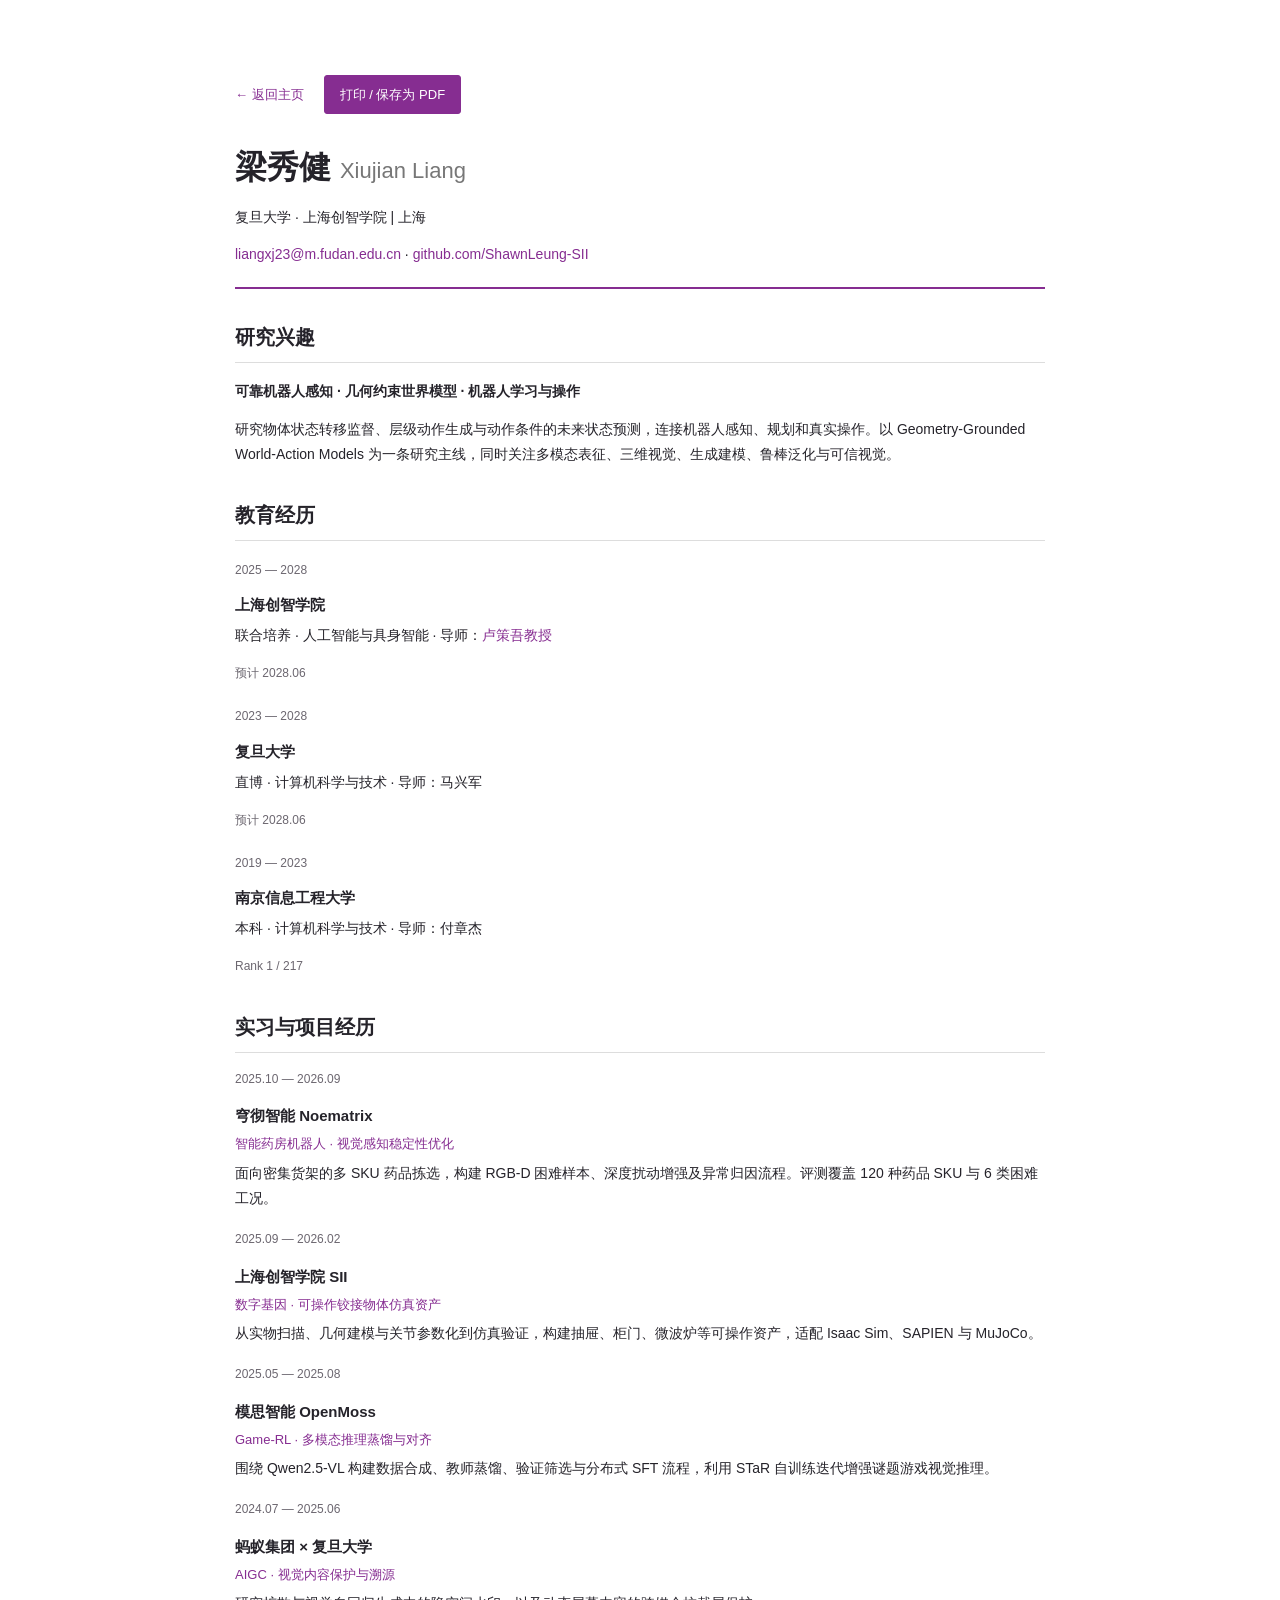
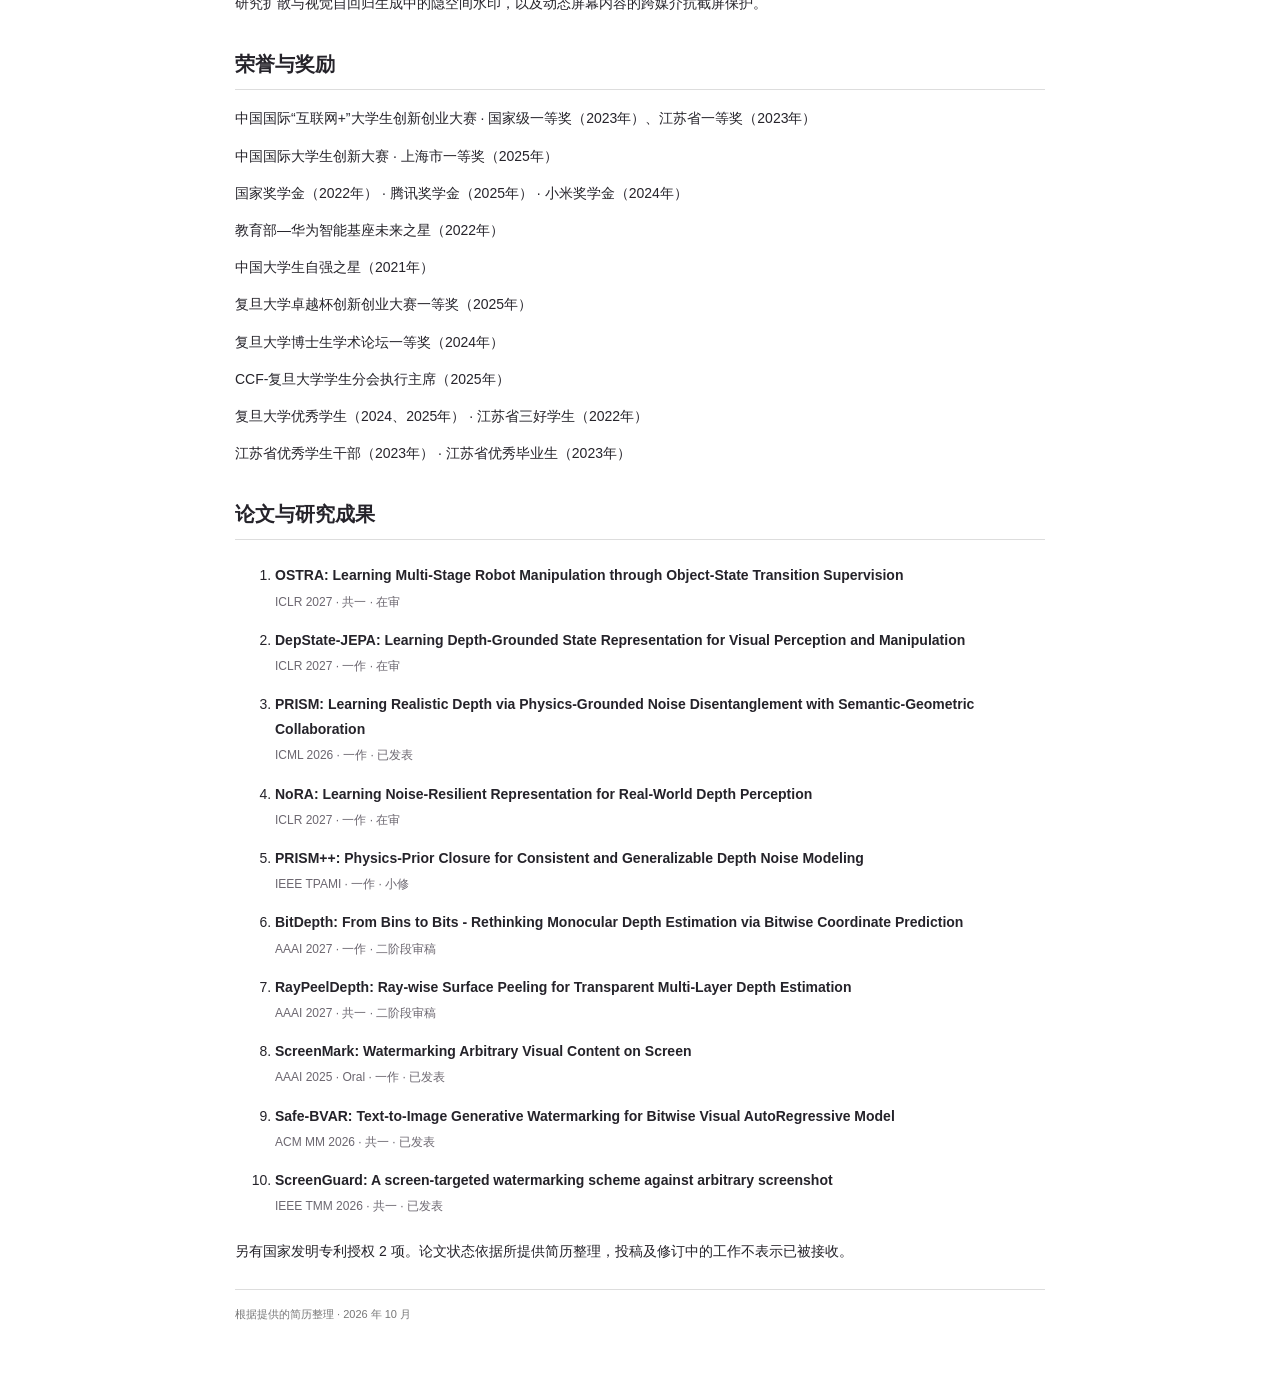
==== commit 3cacc1f5: "Consolidate student leadership and service into the ten-entry CV honors list" ====
--- a/cv.html
+++ b/cv.html
@@ -3,4 +3,4 @@
 <article><p class="date">2025.10 — 2026.09</p><div><h3 data-zh="穹彻智能 Noematrix" data-en="Noematrix">穹彻智能 Noematrix</h3><h4 data-zh="智能药房机器人 · 视觉感知稳定性优化" data-en="Robotic pharmacy · Robust visual perception">智能药房机器人 · 视觉感知稳定性优化</h4><p data-zh="面向密集货架的多 SKU 药品拣选，构建 RGB-D 困难样本、深度扰动增强及异常归因流程。评测覆盖 120 种药品 SKU 与 6 类困难工况。" data-en="Developed RGB-D hard-case datasets, depth perturbation augmentation and failure analysis for dense-shelf medicine picking, covering 120 SKUs and six challenging conditions.">面向密集货架的多 SKU 药品拣选，构建 RGB-D 困难样本、深度扰动增强及异常归因流程。评测覆盖 120 种药品 SKU 与 6 类困难工况。</p></div></article>
 <article><p class="date">2025.09 — 2026.02</p><div><h3 data-zh="上海创智学院 SII" data-en="Shanghai Innovation Institute">上海创智学院 SII</h3><h4 data-zh="数字基因 · 可操作铰接物体仿真资产" data-en="Digital Gene · Articulated simulation assets">数字基因 · 可操作铰接物体仿真资产</h4><p data-zh="从实物扫描、几何建模与关节参数化到仿真验证，构建抽屉、柜门、微波炉等可操作资产，适配 Isaac Sim、SAPIEN 与 MuJoCo。" data-en="Built operable articulated assets for drawers, cabinet doors and microwaves through scanning, geometric modeling, joint parameterization and validation in Isaac Sim, SAPIEN and MuJoCo.">从实物扫描、几何建模与关节参数化到仿真验证，构建抽屉、柜门、微波炉等可操作资产，适配 Isaac Sim、SAPIEN 与 MuJoCo。</p></div></article>
 <article><p class="date">2025.05 — 2025.08</p><div><h3 data-zh="模思智能 OpenMoss" data-en="OpenMoss">模思智能 OpenMoss</h3><h4 data-zh="Game-RL · 多模态推理蒸馏与对齐" data-en="Game-RL · Multimodal reasoning distillation">Game-RL · 多模态推理蒸馏与对齐</h4><p data-zh="围绕 Qwen2.5-VL 构建数据合成、教师蒸馏、验证筛选与分布式 SFT 流程，利用 STaR 自训练迭代增强谜题游戏视觉推理。" data-en="Built data synthesis, teacher distillation, verification and distributed SFT workflows around Qwen2.5-VL, with STaR self-training for visual reasoning in puzzle games.">围绕 Qwen2.5-VL 构建数据合成、教师蒸馏、验证筛选与分布式 SFT 流程，利用 STaR 自训练迭代增强谜题游戏视觉推理。</p></div></article>
-<article><p class="date">2024.07 — 2025.06</p><div><h3 data-zh="蚂蚁集团 × 复旦大学" data-en="Ant Group × Fudan University">蚂蚁集团 × 复旦大学</h3><h4 data-zh="AIGC · 视觉内容保护与溯源" data-en="AIGC · Visual content protection & provenance">AIGC · 视觉内容保护与溯源</h4><p data-zh="研究扩散与视觉自回归生成中的隐空间水印，以及动态屏幕内容的跨媒介抗截屏保护。" data-en="Studied latent-space watermarking for diffusion and visual autoregressive generation, alongside screenshot-resilient protection for dynamic screen content.">研究扩散与视觉自回归生成中的隐空间水印，以及动态屏幕内容的跨媒介抗截屏保护。</p></div></article></div></section><section id="honors"><div class="section-heading"><h2 data-zh="荣誉与奖励" data-en="honors & awards">荣誉与奖励</h2><span class="section-index">05 / HONORS</span></div><div class="honors-list"><p><span>01</span><strong>中国国际“互联网+”大学生创新创业大赛 · 国家级一等奖（2023年）、江苏省一等奖（2023年）</strong></p><p><span>02</span><strong>中国国际大学生创新大赛 · 上海市一等奖（2025年）</strong></p><p><span>03</span><strong>国家奖学金（2022年） · 腾讯奖学金（2025年） · 小米奖学金（2024年）</strong></p><p><span>04</span><strong>教育部—华为智能基座未来之星（2022年）</strong></p><p><span>05</span><strong>中国大学生自强之星（2021年）</strong></p><p><span>06</span><strong>复旦大学卓越杯创新创业大赛一等奖（2025年）</strong></p><p><span>07</span><strong>复旦大学博士生学术论坛一等奖（2024年）</strong></p></div><div class="student-service"><h3>学生工作表现</h3><p>CCF-复旦大学学生分会执行主席、复旦大学优秀学生、江苏省三好学生、江苏省优秀学生干部、江苏省优秀毕业生</p></div></section><section><h2>论文与研究成果</h2><ol><li><strong>OSTRA: Learning Multi-Stage Robot Manipulation through Object-State Transition Supervision</strong><br><span>ICLR 2027 · 共一 · 在审</span></li><li><strong>DepState-JEPA: Learning Depth-Grounded State Representation for Visual Perception and Manipulation</strong><br><span>ICLR 2027 · 一作 · 在审</span></li><li><strong>PRISM: Learning Realistic Depth via Physics-Grounded Noise Disentanglement with Semantic-Geometric Collaboration</strong><br><span>ICML 2026 · 一作 · 已发表</span></li><li><strong>NoRA: Learning Noise-Resilient Representation for Real-World Depth Perception</strong><br><span>ICLR 2027 · 一作 · 在审</span></li><li><strong>PRISM++: Physics-Prior Closure for Consistent and Generalizable Depth Noise Modeling</strong><br><span>IEEE TPAMI · 一作 · 小修</span></li><li><strong>BitDepth: From Bins to Bits - Rethinking Monocular Depth Estimation via Bitwise Coordinate Prediction</strong><br><span>AAAI 2027 · 一作 · 二阶段审稿</span></li><li><strong>RayPeelDepth: Ray-wise Surface Peeling for Transparent Multi-Layer Depth Estimation</strong><br><span>AAAI 2027 · 共一 · 二阶段审稿</span></li><li><strong>ScreenMark: Watermarking Arbitrary Visual Content on Screen</strong><br><span>AAAI 2025 · Oral · 一作 · 已发表</span></li><li><strong>Safe-BVAR: Text-to-Image Generative Watermarking for Bitwise Visual AutoRegressive Model</strong><br><span>ACM MM 2026 · 共一 · 已发表</span></li><li><strong>ScreenGuard: A screen-targeted watermarking scheme against arbitrary screenshot</strong><br><span>IEEE TMM 2026 · 共一 · 已发表</span></li></ol><p>另有国家发明专利授权 2 项。论文状态依据所提供简历整理，投稿及修订中的工作不表示已被接收。</p></section><footer>根据提供的简历整理 · 2026 年 10 月</footer><script>document.querySelector('#print').addEventListener('click',()=>window.print());</script></body></html>+<article><p class="date">2024.07 — 2025.06</p><div><h3 data-zh="蚂蚁集团 × 复旦大学" data-en="Ant Group × Fudan University">蚂蚁集团 × 复旦大学</h3><h4 data-zh="AIGC · 视觉内容保护与溯源" data-en="AIGC · Visual content protection & provenance">AIGC · 视觉内容保护与溯源</h4><p data-zh="研究扩散与视觉自回归生成中的隐空间水印，以及动态屏幕内容的跨媒介抗截屏保护。" data-en="Studied latent-space watermarking for diffusion and visual autoregressive generation, alongside screenshot-resilient protection for dynamic screen content.">研究扩散与视觉自回归生成中的隐空间水印，以及动态屏幕内容的跨媒介抗截屏保护。</p></div></article></div></section><section id="honors"><div class="section-heading"><h2 data-zh="荣誉与奖励" data-en="honors & awards">荣誉与奖励</h2><span class="section-index">05 / HONORS</span></div><div class="honors-list"><p><span>01</span><strong>中国国际“互联网+”大学生创新创业大赛 · 国家级一等奖（2023年）、江苏省一等奖（2023年）</strong></p><p><span>02</span><strong>中国国际大学生创新大赛 · 上海市一等奖（2025年）</strong></p><p><span>03</span><strong>国家奖学金（2022年） · 腾讯奖学金（2025年） · 小米奖学金（2024年）</strong></p><p><span>04</span><strong>教育部—华为智能基座未来之星（2022年）</strong></p><p><span>05</span><strong>中国大学生自强之星（2021年）</strong></p><p><span>06</span><strong>复旦大学卓越杯创新创业大赛一等奖（2025年）</strong></p><p><span>07</span><strong>复旦大学博士生学术论坛一等奖（2024年）</strong></p><p><span>08</span><strong>CCF-复旦大学学生分会执行主席（2025年）</strong></p><p><span>09</span><strong>复旦大学优秀学生（2024、2025年） · 江苏省三好学生（2022年）</strong></p><p><span>10</span><strong>江苏省优秀学生干部（2023年） · 江苏省优秀毕业生（2023年）</strong></p></div></section><section><h2>论文与研究成果</h2><ol><li><strong>OSTRA: Learning Multi-Stage Robot Manipulation through Object-State Transition Supervision</strong><br><span>ICLR 2027 · 共一 · 在审</span></li><li><strong>DepState-JEPA: Learning Depth-Grounded State Representation for Visual Perception and Manipulation</strong><br><span>ICLR 2027 · 一作 · 在审</span></li><li><strong>PRISM: Learning Realistic Depth via Physics-Grounded Noise Disentanglement with Semantic-Geometric Collaboration</strong><br><span>ICML 2026 · 一作 · 已发表</span></li><li><strong>NoRA: Learning Noise-Resilient Representation for Real-World Depth Perception</strong><br><span>ICLR 2027 · 一作 · 在审</span></li><li><strong>PRISM++: Physics-Prior Closure for Consistent and Generalizable Depth Noise Modeling</strong><br><span>IEEE TPAMI · 一作 · 小修</span></li><li><strong>BitDepth: From Bins to Bits - Rethinking Monocular Depth Estimation via Bitwise Coordinate Prediction</strong><br><span>AAAI 2027 · 一作 · 二阶段审稿</span></li><li><strong>RayPeelDepth: Ray-wise Surface Peeling for Transparent Multi-Layer Depth Estimation</strong><br><span>AAAI 2027 · 共一 · 二阶段审稿</span></li><li><strong>ScreenMark: Watermarking Arbitrary Visual Content on Screen</strong><br><span>AAAI 2025 · Oral · 一作 · 已发表</span></li><li><strong>Safe-BVAR: Text-to-Image Generative Watermarking for Bitwise Visual AutoRegressive Model</strong><br><span>ACM MM 2026 · 共一 · 已发表</span></li><li><strong>ScreenGuard: A screen-targeted watermarking scheme against arbitrary screenshot</strong><br><span>IEEE TMM 2026 · 共一 · 已发表</span></li></ol><p>另有国家发明专利授权 2 项。论文状态依据所提供简历整理，投稿及修订中的工作不表示已被接收。</p></section><footer>根据提供的简历整理 · 2026 年 10 月</footer><script>document.querySelector('#print').addEventListener('click',()=>window.print());</script></body></html>
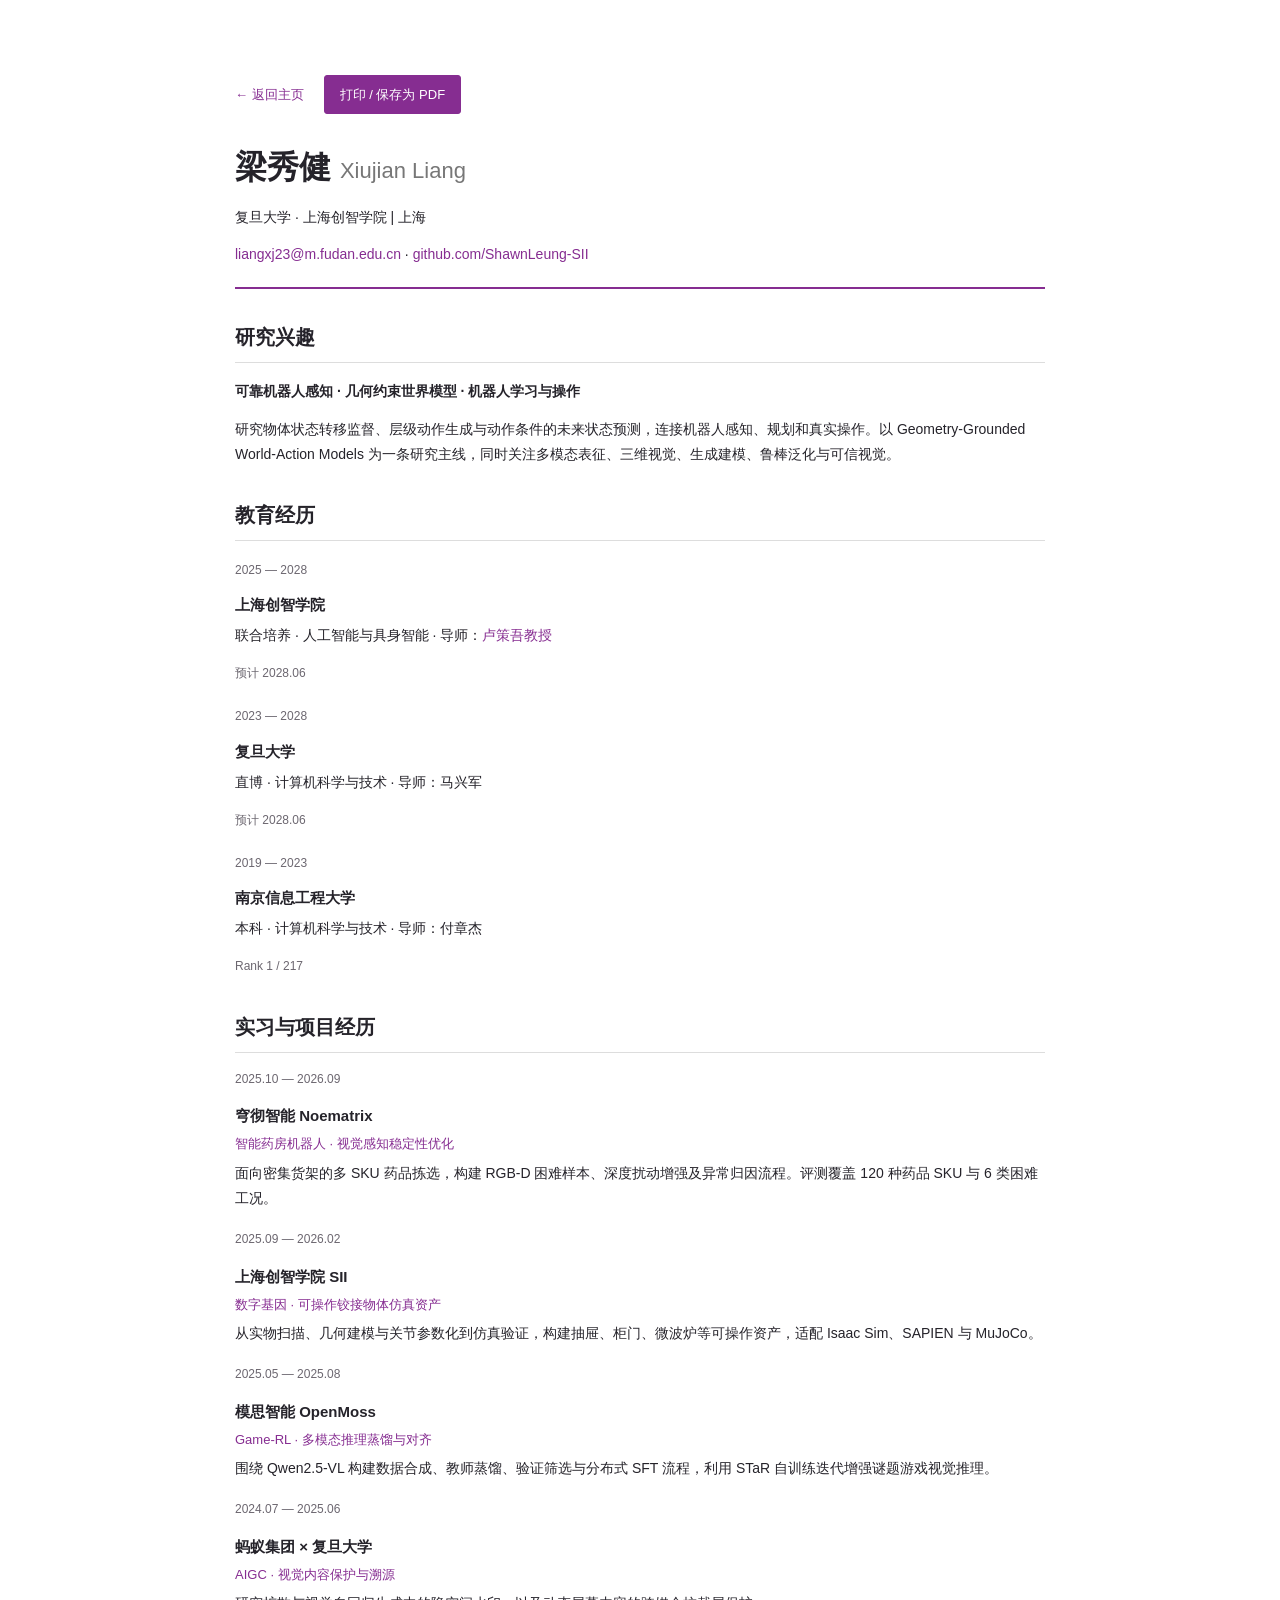
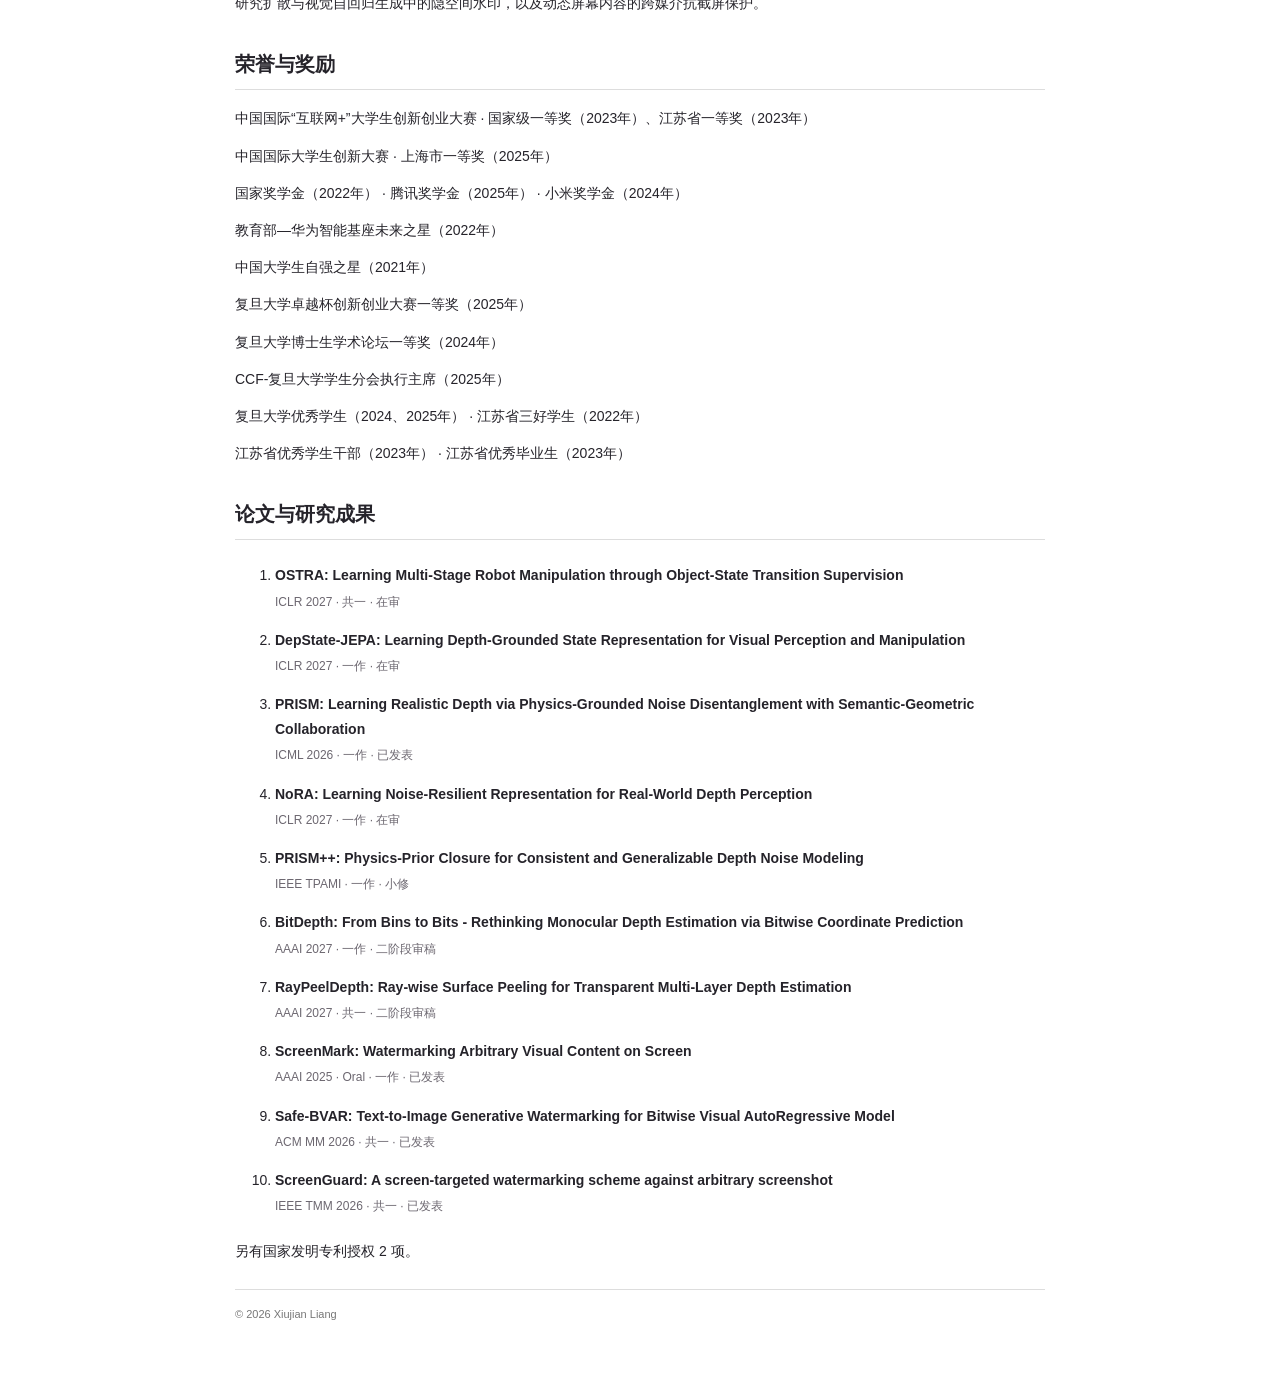
==== commit 9650aaa0: "Remove publication-status disclaimer from printable CV" ====
--- a/cv.html
+++ b/cv.html
@@ -3,4 +3,4 @@
 <article><p class="date">2025.10 — 2026.09</p><div><h3 data-zh="穹彻智能 Noematrix" data-en="Noematrix">穹彻智能 Noematrix</h3><h4 data-zh="智能药房机器人 · 视觉感知稳定性优化" data-en="Robotic pharmacy · Robust visual perception">智能药房机器人 · 视觉感知稳定性优化</h4><p data-zh="面向密集货架的多 SKU 药品拣选，构建 RGB-D 困难样本、深度扰动增强及异常归因流程。评测覆盖 120 种药品 SKU 与 6 类困难工况。" data-en="Developed RGB-D hard-case datasets, depth perturbation augmentation and failure analysis for dense-shelf medicine picking, covering 120 SKUs and six challenging conditions.">面向密集货架的多 SKU 药品拣选，构建 RGB-D 困难样本、深度扰动增强及异常归因流程。评测覆盖 120 种药品 SKU 与 6 类困难工况。</p></div></article>
 <article><p class="date">2025.09 — 2026.02</p><div><h3 data-zh="上海创智学院 SII" data-en="Shanghai Innovation Institute">上海创智学院 SII</h3><h4 data-zh="数字基因 · 可操作铰接物体仿真资产" data-en="Digital Gene · Articulated simulation assets">数字基因 · 可操作铰接物体仿真资产</h4><p data-zh="从实物扫描、几何建模与关节参数化到仿真验证，构建抽屉、柜门、微波炉等可操作资产，适配 Isaac Sim、SAPIEN 与 MuJoCo。" data-en="Built operable articulated assets for drawers, cabinet doors and microwaves through scanning, geometric modeling, joint parameterization and validation in Isaac Sim, SAPIEN and MuJoCo.">从实物扫描、几何建模与关节参数化到仿真验证，构建抽屉、柜门、微波炉等可操作资产，适配 Isaac Sim、SAPIEN 与 MuJoCo。</p></div></article>
 <article><p class="date">2025.05 — 2025.08</p><div><h3 data-zh="模思智能 OpenMoss" data-en="OpenMoss">模思智能 OpenMoss</h3><h4 data-zh="Game-RL · 多模态推理蒸馏与对齐" data-en="Game-RL · Multimodal reasoning distillation">Game-RL · 多模态推理蒸馏与对齐</h4><p data-zh="围绕 Qwen2.5-VL 构建数据合成、教师蒸馏、验证筛选与分布式 SFT 流程，利用 STaR 自训练迭代增强谜题游戏视觉推理。" data-en="Built data synthesis, teacher distillation, verification and distributed SFT workflows around Qwen2.5-VL, with STaR self-training for visual reasoning in puzzle games.">围绕 Qwen2.5-VL 构建数据合成、教师蒸馏、验证筛选与分布式 SFT 流程，利用 STaR 自训练迭代增强谜题游戏视觉推理。</p></div></article>
-<article><p class="date">2024.07 — 2025.06</p><div><h3 data-zh="蚂蚁集团 × 复旦大学" data-en="Ant Group × Fudan University">蚂蚁集团 × 复旦大学</h3><h4 data-zh="AIGC · 视觉内容保护与溯源" data-en="AIGC · Visual content protection & provenance">AIGC · 视觉内容保护与溯源</h4><p data-zh="研究扩散与视觉自回归生成中的隐空间水印，以及动态屏幕内容的跨媒介抗截屏保护。" data-en="Studied latent-space watermarking for diffusion and visual autoregressive generation, alongside screenshot-resilient protection for dynamic screen content.">研究扩散与视觉自回归生成中的隐空间水印，以及动态屏幕内容的跨媒介抗截屏保护。</p></div></article></div></section><section id="honors"><div class="section-heading"><h2 data-zh="荣誉与奖励" data-en="honors & awards">荣誉与奖励</h2><span class="section-index">05 / HONORS</span></div><div class="honors-list"><p><span>01</span><strong>中国国际“互联网+”大学生创新创业大赛 · 国家级一等奖（2023年）、江苏省一等奖（2023年）</strong></p><p><span>02</span><strong>中国国际大学生创新大赛 · 上海市一等奖（2025年）</strong></p><p><span>03</span><strong>国家奖学金（2022年） · 腾讯奖学金（2025年） · 小米奖学金（2024年）</strong></p><p><span>04</span><strong>教育部—华为智能基座未来之星（2022年）</strong></p><p><span>05</span><strong>中国大学生自强之星（2021年）</strong></p><p><span>06</span><strong>复旦大学卓越杯创新创业大赛一等奖（2025年）</strong></p><p><span>07</span><strong>复旦大学博士生学术论坛一等奖（2024年）</strong></p><p><span>08</span><strong>CCF-复旦大学学生分会执行主席（2025年）</strong></p><p><span>09</span><strong>复旦大学优秀学生（2024、2025年） · 江苏省三好学生（2022年）</strong></p><p><span>10</span><strong>江苏省优秀学生干部（2023年） · 江苏省优秀毕业生（2023年）</strong></p></div></section><section><h2>论文与研究成果</h2><ol><li><strong>OSTRA: Learning Multi-Stage Robot Manipulation through Object-State Transition Supervision</strong><br><span>ICLR 2027 · 共一 · 在审</span></li><li><strong>DepState-JEPA: Learning Depth-Grounded State Representation for Visual Perception and Manipulation</strong><br><span>ICLR 2027 · 一作 · 在审</span></li><li><strong>PRISM: Learning Realistic Depth via Physics-Grounded Noise Disentanglement with Semantic-Geometric Collaboration</strong><br><span>ICML 2026 · 一作 · 已发表</span></li><li><strong>NoRA: Learning Noise-Resilient Representation for Real-World Depth Perception</strong><br><span>ICLR 2027 · 一作 · 在审</span></li><li><strong>PRISM++: Physics-Prior Closure for Consistent and Generalizable Depth Noise Modeling</strong><br><span>IEEE TPAMI · 一作 · 小修</span></li><li><strong>BitDepth: From Bins to Bits - Rethinking Monocular Depth Estimation via Bitwise Coordinate Prediction</strong><br><span>AAAI 2027 · 一作 · 二阶段审稿</span></li><li><strong>RayPeelDepth: Ray-wise Surface Peeling for Transparent Multi-Layer Depth Estimation</strong><br><span>AAAI 2027 · 共一 · 二阶段审稿</span></li><li><strong>ScreenMark: Watermarking Arbitrary Visual Content on Screen</strong><br><span>AAAI 2025 · Oral · 一作 · 已发表</span></li><li><strong>Safe-BVAR: Text-to-Image Generative Watermarking for Bitwise Visual AutoRegressive Model</strong><br><span>ACM MM 2026 · 共一 · 已发表</span></li><li><strong>ScreenGuard: A screen-targeted watermarking scheme against arbitrary screenshot</strong><br><span>IEEE TMM 2026 · 共一 · 已发表</span></li></ol><p>另有国家发明专利授权 2 项。论文状态依据所提供简历整理，投稿及修订中的工作不表示已被接收。</p></section><footer>根据提供的简历整理 · 2026 年 10 月</footer><script>document.querySelector('#print').addEventListener('click',()=>window.print());</script></body></html>+<article><p class="date">2024.07 — 2025.06</p><div><h3 data-zh="蚂蚁集团 × 复旦大学" data-en="Ant Group × Fudan University">蚂蚁集团 × 复旦大学</h3><h4 data-zh="AIGC · 视觉内容保护与溯源" data-en="AIGC · Visual content protection & provenance">AIGC · 视觉内容保护与溯源</h4><p data-zh="研究扩散与视觉自回归生成中的隐空间水印，以及动态屏幕内容的跨媒介抗截屏保护。" data-en="Studied latent-space watermarking for diffusion and visual autoregressive generation, alongside screenshot-resilient protection for dynamic screen content.">研究扩散与视觉自回归生成中的隐空间水印，以及动态屏幕内容的跨媒介抗截屏保护。</p></div></article></div></section><section id="honors"><div class="section-heading"><h2 data-zh="荣誉与奖励" data-en="honors & awards">荣誉与奖励</h2><span class="section-index">05 / HONORS</span></div><div class="honors-list"><p><span>01</span><strong>中国国际“互联网+”大学生创新创业大赛 · 国家级一等奖（2023年）、江苏省一等奖（2023年）</strong></p><p><span>02</span><strong>中国国际大学生创新大赛 · 上海市一等奖（2025年）</strong></p><p><span>03</span><strong>国家奖学金（2022年） · 腾讯奖学金（2025年） · 小米奖学金（2024年）</strong></p><p><span>04</span><strong>教育部—华为智能基座未来之星（2022年）</strong></p><p><span>05</span><strong>中国大学生自强之星（2021年）</strong></p><p><span>06</span><strong>复旦大学卓越杯创新创业大赛一等奖（2025年）</strong></p><p><span>07</span><strong>复旦大学博士生学术论坛一等奖（2024年）</strong></p><p><span>08</span><strong>CCF-复旦大学学生分会执行主席（2025年）</strong></p><p><span>09</span><strong>复旦大学优秀学生（2024、2025年） · 江苏省三好学生（2022年）</strong></p><p><span>10</span><strong>江苏省优秀学生干部（2023年） · 江苏省优秀毕业生（2023年）</strong></p></div></section><section><h2>论文与研究成果</h2><ol><li><strong>OSTRA: Learning Multi-Stage Robot Manipulation through Object-State Transition Supervision</strong><br><span>ICLR 2027 · 共一 · 在审</span></li><li><strong>DepState-JEPA: Learning Depth-Grounded State Representation for Visual Perception and Manipulation</strong><br><span>ICLR 2027 · 一作 · 在审</span></li><li><strong>PRISM: Learning Realistic Depth via Physics-Grounded Noise Disentanglement with Semantic-Geometric Collaboration</strong><br><span>ICML 2026 · 一作 · 已发表</span></li><li><strong>NoRA: Learning Noise-Resilient Representation for Real-World Depth Perception</strong><br><span>ICLR 2027 · 一作 · 在审</span></li><li><strong>PRISM++: Physics-Prior Closure for Consistent and Generalizable Depth Noise Modeling</strong><br><span>IEEE TPAMI · 一作 · 小修</span></li><li><strong>BitDepth: From Bins to Bits - Rethinking Monocular Depth Estimation via Bitwise Coordinate Prediction</strong><br><span>AAAI 2027 · 一作 · 二阶段审稿</span></li><li><strong>RayPeelDepth: Ray-wise Surface Peeling for Transparent Multi-Layer Depth Estimation</strong><br><span>AAAI 2027 · 共一 · 二阶段审稿</span></li><li><strong>ScreenMark: Watermarking Arbitrary Visual Content on Screen</strong><br><span>AAAI 2025 · Oral · 一作 · 已发表</span></li><li><strong>Safe-BVAR: Text-to-Image Generative Watermarking for Bitwise Visual AutoRegressive Model</strong><br><span>ACM MM 2026 · 共一 · 已发表</span></li><li><strong>ScreenGuard: A screen-targeted watermarking scheme against arbitrary screenshot</strong><br><span>IEEE TMM 2026 · 共一 · 已发表</span></li></ol><p>另有国家发明专利授权 2 项。</p></section><footer>© 2026 Xiujian Liang</footer><script>document.querySelector('#print').addEventListener('click',()=>window.print());</script></body></html>
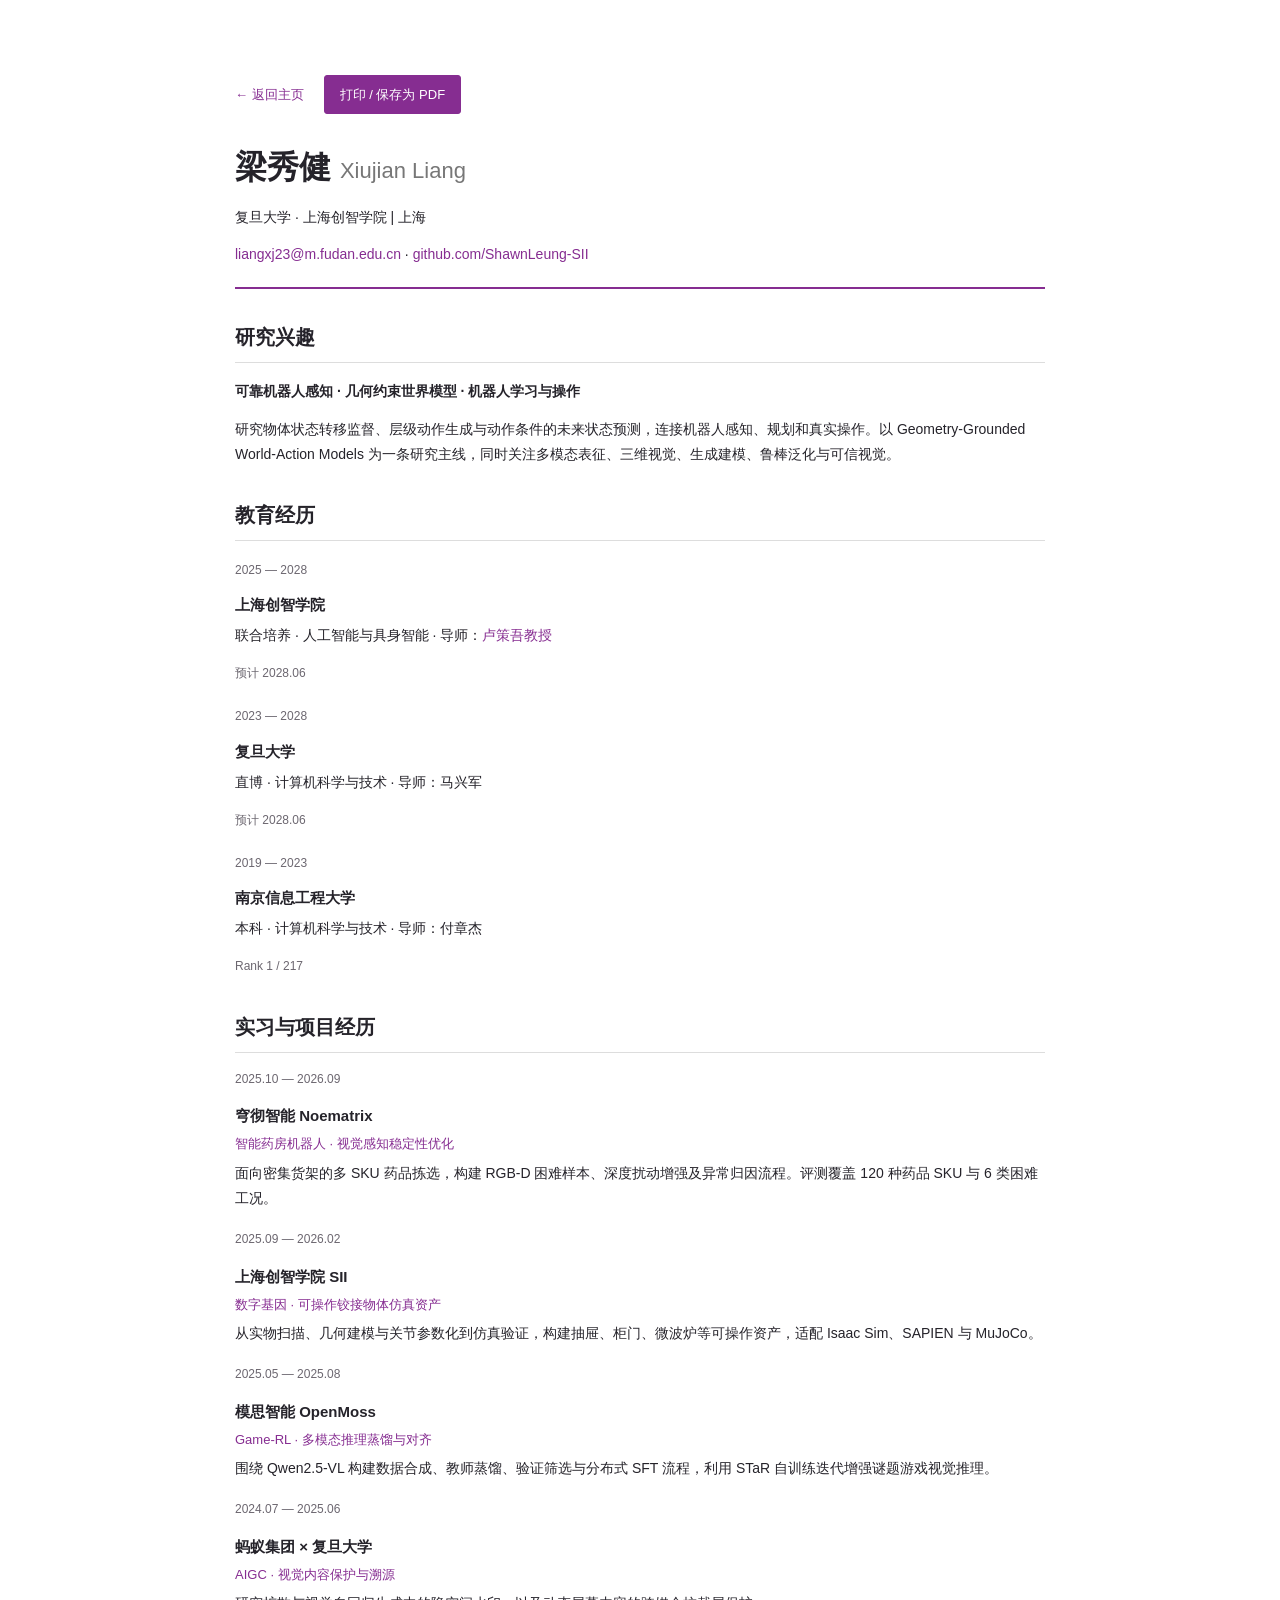
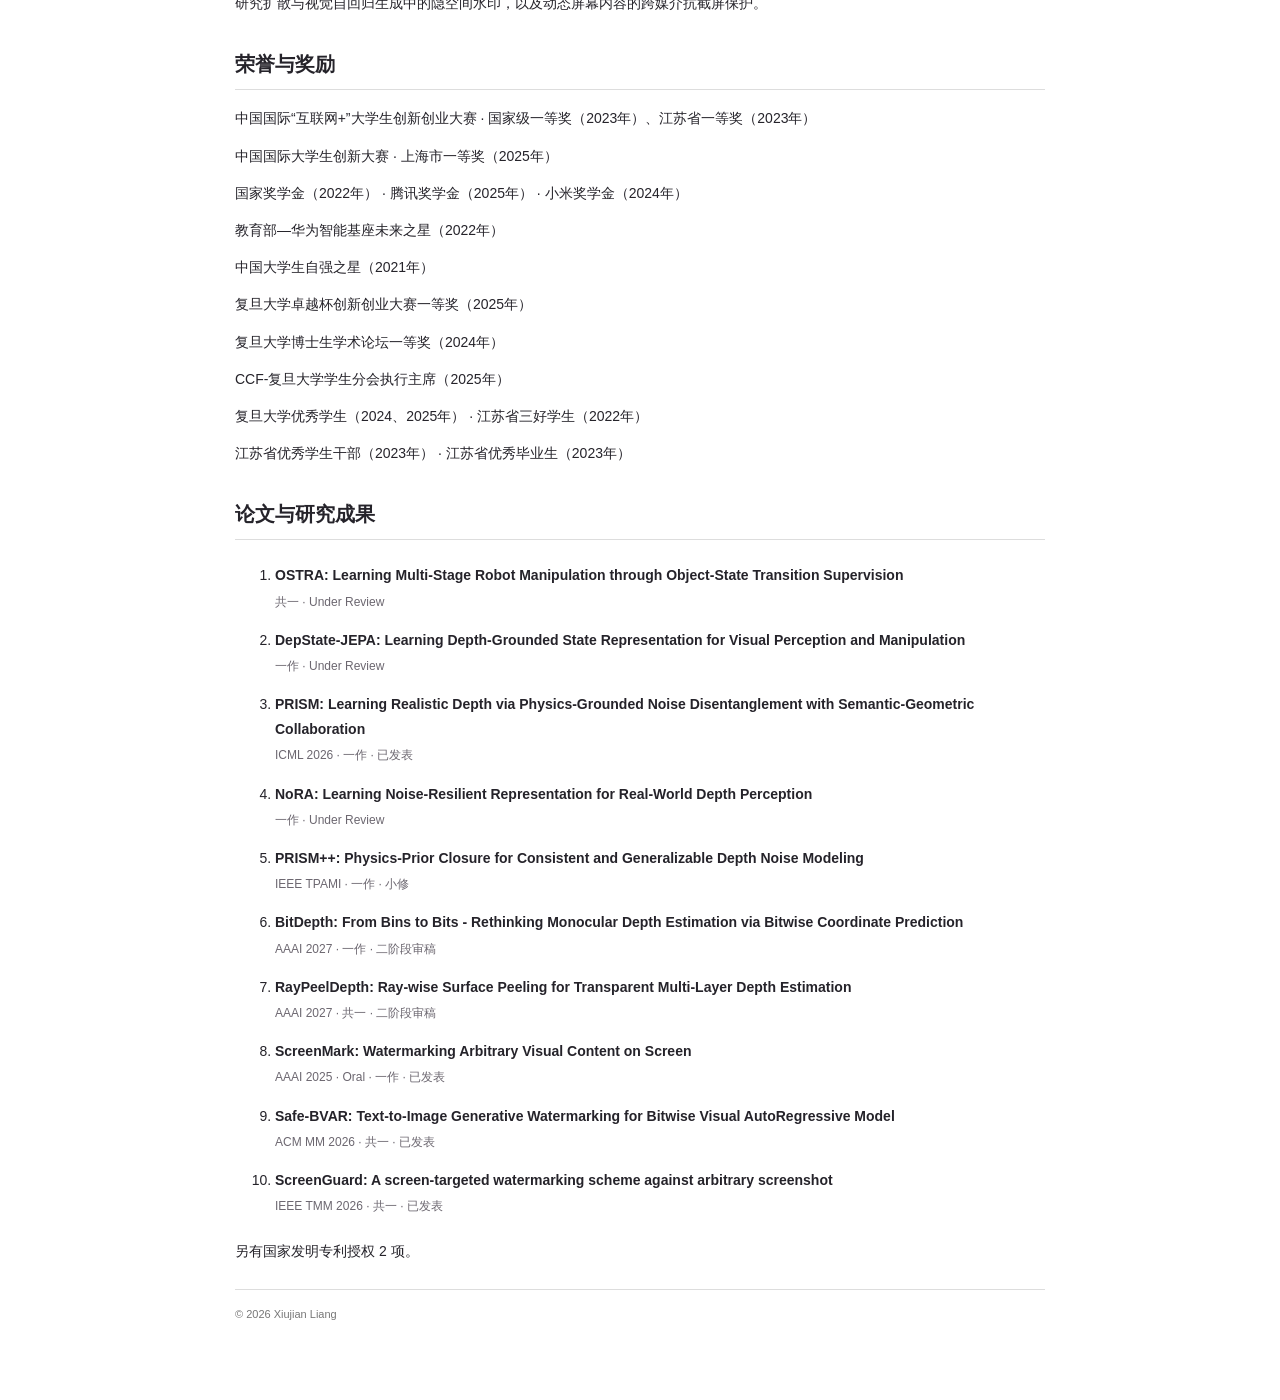
==== commit 887cdbe7: "Show review status without submission venue for three manuscripts" ====
--- a/cv.html
+++ b/cv.html
@@ -3,4 +3,4 @@
 <article><p class="date">2025.10 — 2026.09</p><div><h3 data-zh="穹彻智能 Noematrix" data-en="Noematrix">穹彻智能 Noematrix</h3><h4 data-zh="智能药房机器人 · 视觉感知稳定性优化" data-en="Robotic pharmacy · Robust visual perception">智能药房机器人 · 视觉感知稳定性优化</h4><p data-zh="面向密集货架的多 SKU 药品拣选，构建 RGB-D 困难样本、深度扰动增强及异常归因流程。评测覆盖 120 种药品 SKU 与 6 类困难工况。" data-en="Developed RGB-D hard-case datasets, depth perturbation augmentation and failure analysis for dense-shelf medicine picking, covering 120 SKUs and six challenging conditions.">面向密集货架的多 SKU 药品拣选，构建 RGB-D 困难样本、深度扰动增强及异常归因流程。评测覆盖 120 种药品 SKU 与 6 类困难工况。</p></div></article>
 <article><p class="date">2025.09 — 2026.02</p><div><h3 data-zh="上海创智学院 SII" data-en="Shanghai Innovation Institute">上海创智学院 SII</h3><h4 data-zh="数字基因 · 可操作铰接物体仿真资产" data-en="Digital Gene · Articulated simulation assets">数字基因 · 可操作铰接物体仿真资产</h4><p data-zh="从实物扫描、几何建模与关节参数化到仿真验证，构建抽屉、柜门、微波炉等可操作资产，适配 Isaac Sim、SAPIEN 与 MuJoCo。" data-en="Built operable articulated assets for drawers, cabinet doors and microwaves through scanning, geometric modeling, joint parameterization and validation in Isaac Sim, SAPIEN and MuJoCo.">从实物扫描、几何建模与关节参数化到仿真验证，构建抽屉、柜门、微波炉等可操作资产，适配 Isaac Sim、SAPIEN 与 MuJoCo。</p></div></article>
 <article><p class="date">2025.05 — 2025.08</p><div><h3 data-zh="模思智能 OpenMoss" data-en="OpenMoss">模思智能 OpenMoss</h3><h4 data-zh="Game-RL · 多模态推理蒸馏与对齐" data-en="Game-RL · Multimodal reasoning distillation">Game-RL · 多模态推理蒸馏与对齐</h4><p data-zh="围绕 Qwen2.5-VL 构建数据合成、教师蒸馏、验证筛选与分布式 SFT 流程，利用 STaR 自训练迭代增强谜题游戏视觉推理。" data-en="Built data synthesis, teacher distillation, verification and distributed SFT workflows around Qwen2.5-VL, with STaR self-training for visual reasoning in puzzle games.">围绕 Qwen2.5-VL 构建数据合成、教师蒸馏、验证筛选与分布式 SFT 流程，利用 STaR 自训练迭代增强谜题游戏视觉推理。</p></div></article>
-<article><p class="date">2024.07 — 2025.06</p><div><h3 data-zh="蚂蚁集团 × 复旦大学" data-en="Ant Group × Fudan University">蚂蚁集团 × 复旦大学</h3><h4 data-zh="AIGC · 视觉内容保护与溯源" data-en="AIGC · Visual content protection & provenance">AIGC · 视觉内容保护与溯源</h4><p data-zh="研究扩散与视觉自回归生成中的隐空间水印，以及动态屏幕内容的跨媒介抗截屏保护。" data-en="Studied latent-space watermarking for diffusion and visual autoregressive generation, alongside screenshot-resilient protection for dynamic screen content.">研究扩散与视觉自回归生成中的隐空间水印，以及动态屏幕内容的跨媒介抗截屏保护。</p></div></article></div></section><section id="honors"><div class="section-heading"><h2 data-zh="荣誉与奖励" data-en="honors & awards">荣誉与奖励</h2><span class="section-index">05 / HONORS</span></div><div class="honors-list"><p><span>01</span><strong>中国国际“互联网+”大学生创新创业大赛 · 国家级一等奖（2023年）、江苏省一等奖（2023年）</strong></p><p><span>02</span><strong>中国国际大学生创新大赛 · 上海市一等奖（2025年）</strong></p><p><span>03</span><strong>国家奖学金（2022年） · 腾讯奖学金（2025年） · 小米奖学金（2024年）</strong></p><p><span>04</span><strong>教育部—华为智能基座未来之星（2022年）</strong></p><p><span>05</span><strong>中国大学生自强之星（2021年）</strong></p><p><span>06</span><strong>复旦大学卓越杯创新创业大赛一等奖（2025年）</strong></p><p><span>07</span><strong>复旦大学博士生学术论坛一等奖（2024年）</strong></p><p><span>08</span><strong>CCF-复旦大学学生分会执行主席（2025年）</strong></p><p><span>09</span><strong>复旦大学优秀学生（2024、2025年） · 江苏省三好学生（2022年）</strong></p><p><span>10</span><strong>江苏省优秀学生干部（2023年） · 江苏省优秀毕业生（2023年）</strong></p></div></section><section><h2>论文与研究成果</h2><ol><li><strong>OSTRA: Learning Multi-Stage Robot Manipulation through Object-State Transition Supervision</strong><br><span>ICLR 2027 · 共一 · 在审</span></li><li><strong>DepState-JEPA: Learning Depth-Grounded State Representation for Visual Perception and Manipulation</strong><br><span>ICLR 2027 · 一作 · 在审</span></li><li><strong>PRISM: Learning Realistic Depth via Physics-Grounded Noise Disentanglement with Semantic-Geometric Collaboration</strong><br><span>ICML 2026 · 一作 · 已发表</span></li><li><strong>NoRA: Learning Noise-Resilient Representation for Real-World Depth Perception</strong><br><span>ICLR 2027 · 一作 · 在审</span></li><li><strong>PRISM++: Physics-Prior Closure for Consistent and Generalizable Depth Noise Modeling</strong><br><span>IEEE TPAMI · 一作 · 小修</span></li><li><strong>BitDepth: From Bins to Bits - Rethinking Monocular Depth Estimation via Bitwise Coordinate Prediction</strong><br><span>AAAI 2027 · 一作 · 二阶段审稿</span></li><li><strong>RayPeelDepth: Ray-wise Surface Peeling for Transparent Multi-Layer Depth Estimation</strong><br><span>AAAI 2027 · 共一 · 二阶段审稿</span></li><li><strong>ScreenMark: Watermarking Arbitrary Visual Content on Screen</strong><br><span>AAAI 2025 · Oral · 一作 · 已发表</span></li><li><strong>Safe-BVAR: Text-to-Image Generative Watermarking for Bitwise Visual AutoRegressive Model</strong><br><span>ACM MM 2026 · 共一 · 已发表</span></li><li><strong>ScreenGuard: A screen-targeted watermarking scheme against arbitrary screenshot</strong><br><span>IEEE TMM 2026 · 共一 · 已发表</span></li></ol><p>另有国家发明专利授权 2 项。</p></section><footer>© 2026 Xiujian Liang</footer><script>document.querySelector('#print').addEventListener('click',()=>window.print());</script></body></html>+<article><p class="date">2024.07 — 2025.06</p><div><h3 data-zh="蚂蚁集团 × 复旦大学" data-en="Ant Group × Fudan University">蚂蚁集团 × 复旦大学</h3><h4 data-zh="AIGC · 视觉内容保护与溯源" data-en="AIGC · Visual content protection & provenance">AIGC · 视觉内容保护与溯源</h4><p data-zh="研究扩散与视觉自回归生成中的隐空间水印，以及动态屏幕内容的跨媒介抗截屏保护。" data-en="Studied latent-space watermarking for diffusion and visual autoregressive generation, alongside screenshot-resilient protection for dynamic screen content.">研究扩散与视觉自回归生成中的隐空间水印，以及动态屏幕内容的跨媒介抗截屏保护。</p></div></article></div></section><section id="honors"><div class="section-heading"><h2 data-zh="荣誉与奖励" data-en="honors & awards">荣誉与奖励</h2><span class="section-index">05 / HONORS</span></div><div class="honors-list"><p><span>01</span><strong>中国国际“互联网+”大学生创新创业大赛 · 国家级一等奖（2023年）、江苏省一等奖（2023年）</strong></p><p><span>02</span><strong>中国国际大学生创新大赛 · 上海市一等奖（2025年）</strong></p><p><span>03</span><strong>国家奖学金（2022年） · 腾讯奖学金（2025年） · 小米奖学金（2024年）</strong></p><p><span>04</span><strong>教育部—华为智能基座未来之星（2022年）</strong></p><p><span>05</span><strong>中国大学生自强之星（2021年）</strong></p><p><span>06</span><strong>复旦大学卓越杯创新创业大赛一等奖（2025年）</strong></p><p><span>07</span><strong>复旦大学博士生学术论坛一等奖（2024年）</strong></p><p><span>08</span><strong>CCF-复旦大学学生分会执行主席（2025年）</strong></p><p><span>09</span><strong>复旦大学优秀学生（2024、2025年） · 江苏省三好学生（2022年）</strong></p><p><span>10</span><strong>江苏省优秀学生干部（2023年） · 江苏省优秀毕业生（2023年）</strong></p></div></section><section><h2>论文与研究成果</h2><ol><li><strong>OSTRA: Learning Multi-Stage Robot Manipulation through Object-State Transition Supervision</strong><br><span>共一 · Under Review</span></li><li><strong>DepState-JEPA: Learning Depth-Grounded State Representation for Visual Perception and Manipulation</strong><br><span>一作 · Under Review</span></li><li><strong>PRISM: Learning Realistic Depth via Physics-Grounded Noise Disentanglement with Semantic-Geometric Collaboration</strong><br><span>ICML 2026 · 一作 · 已发表</span></li><li><strong>NoRA: Learning Noise-Resilient Representation for Real-World Depth Perception</strong><br><span>一作 · Under Review</span></li><li><strong>PRISM++: Physics-Prior Closure for Consistent and Generalizable Depth Noise Modeling</strong><br><span>IEEE TPAMI · 一作 · 小修</span></li><li><strong>BitDepth: From Bins to Bits - Rethinking Monocular Depth Estimation via Bitwise Coordinate Prediction</strong><br><span>AAAI 2027 · 一作 · 二阶段审稿</span></li><li><strong>RayPeelDepth: Ray-wise Surface Peeling for Transparent Multi-Layer Depth Estimation</strong><br><span>AAAI 2027 · 共一 · 二阶段审稿</span></li><li><strong>ScreenMark: Watermarking Arbitrary Visual Content on Screen</strong><br><span>AAAI 2025 · Oral · 一作 · 已发表</span></li><li><strong>Safe-BVAR: Text-to-Image Generative Watermarking for Bitwise Visual AutoRegressive Model</strong><br><span>ACM MM 2026 · 共一 · 已发表</span></li><li><strong>ScreenGuard: A screen-targeted watermarking scheme against arbitrary screenshot</strong><br><span>IEEE TMM 2026 · 共一 · 已发表</span></li></ol><p>另有国家发明专利授权 2 项。</p></section><footer>© 2026 Xiujian Liang</footer><script>document.querySelector('#print').addEventListener('click',()=>window.print());</script></body></html>
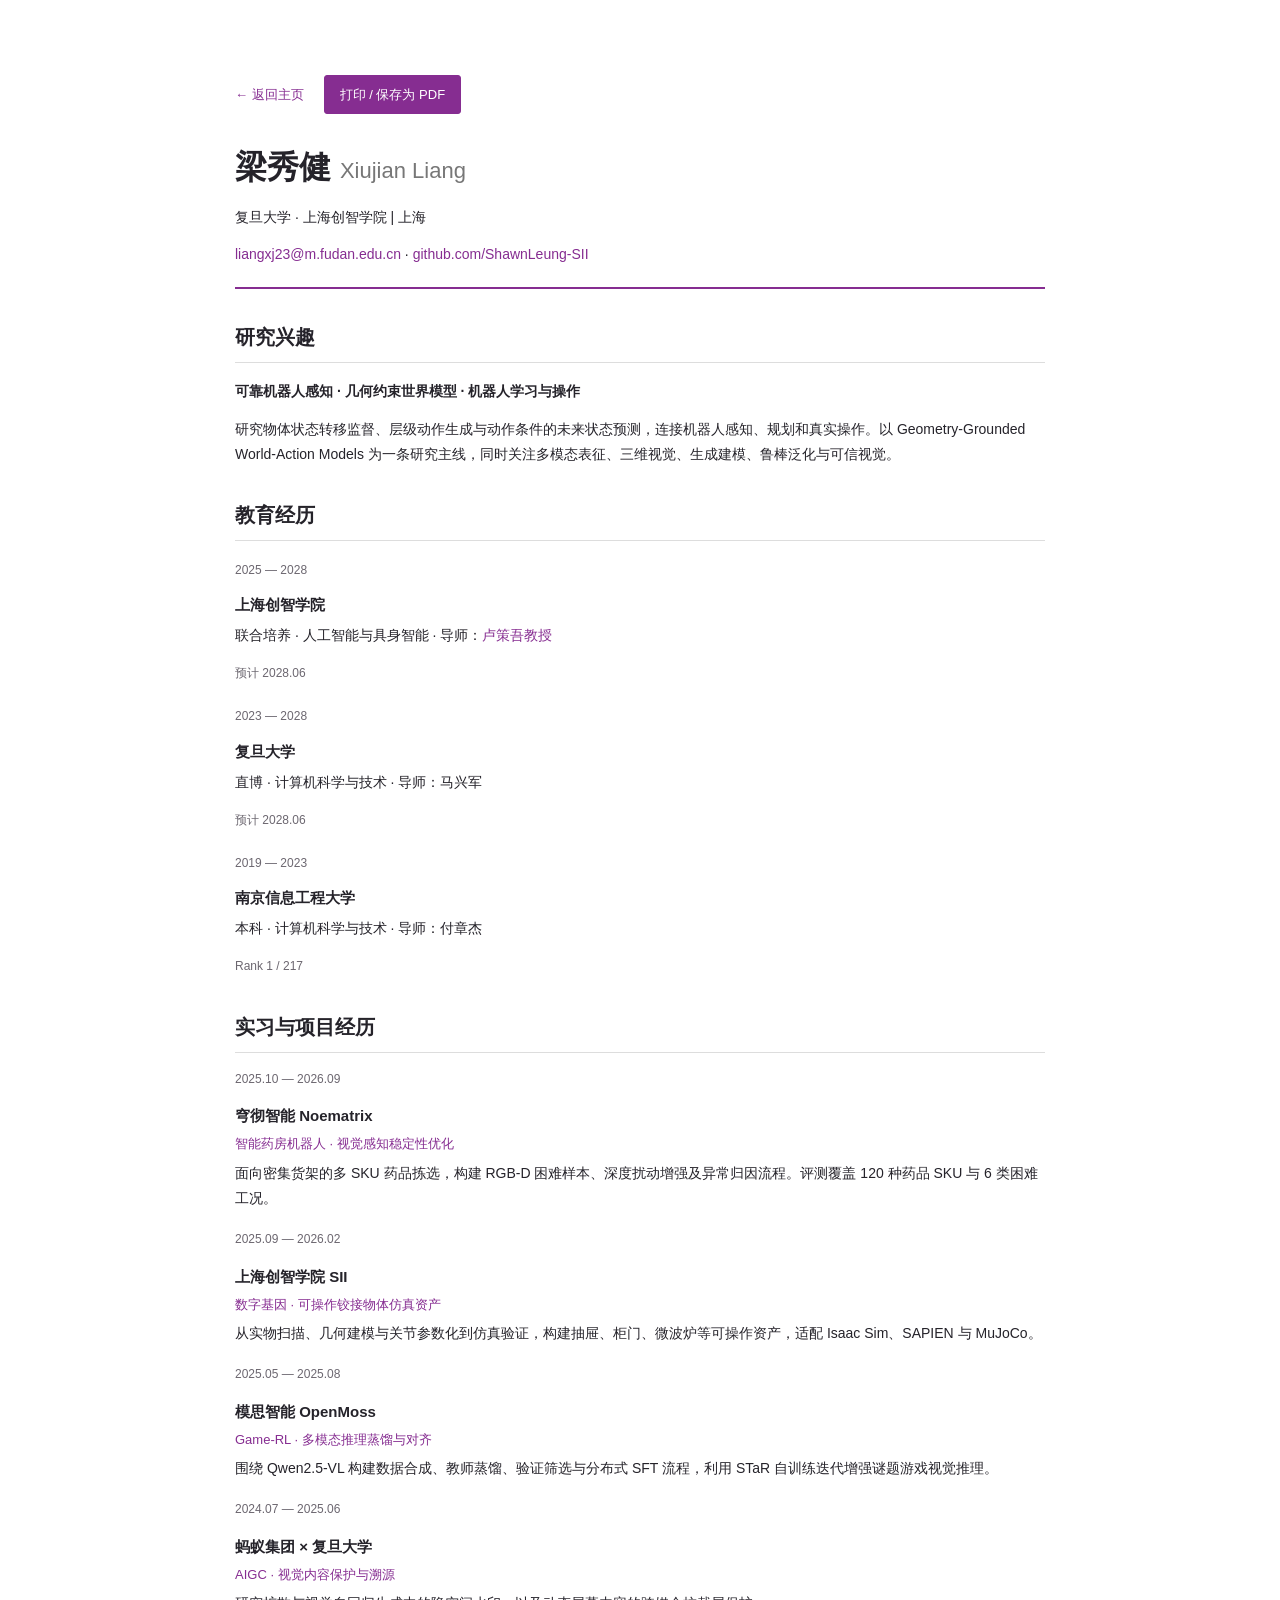
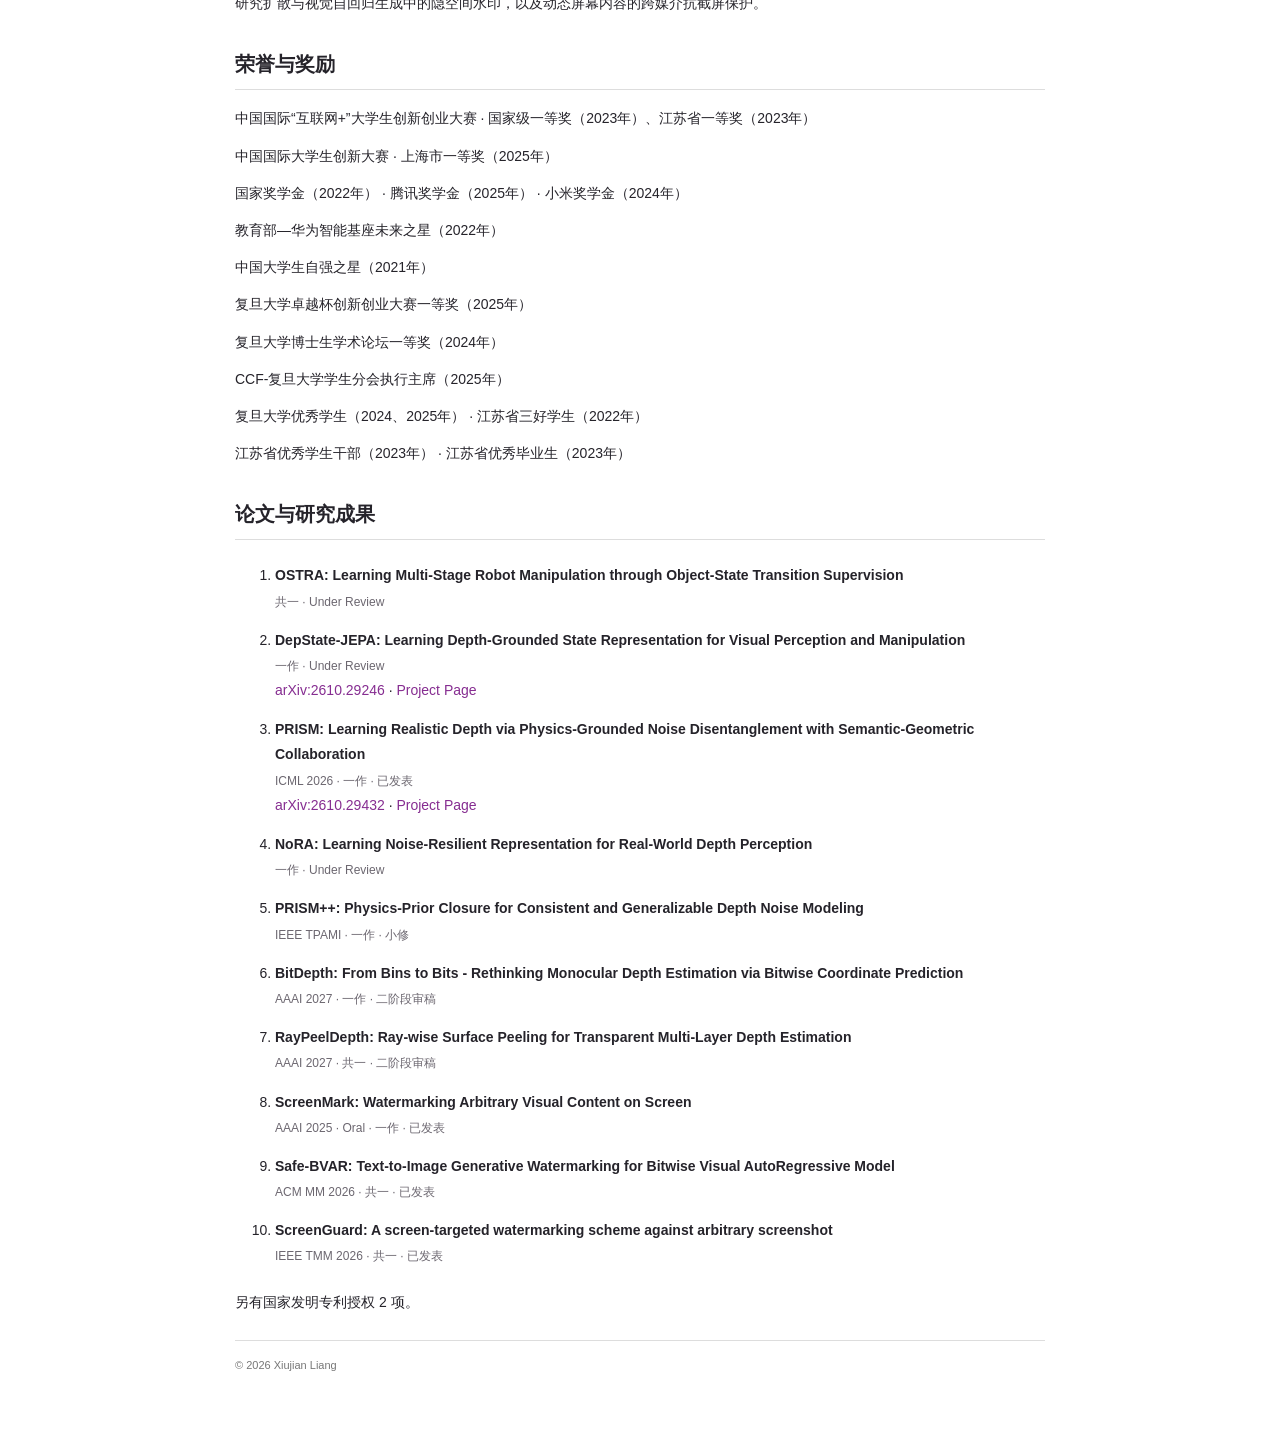
==== commit c0c6759f: "Add released arXiv and project links to research cards and publications" ====
--- a/cv.html
+++ b/cv.html
@@ -3,4 +3,4 @@
 <article><p class="date">2025.10 — 2026.09</p><div><h3 data-zh="穹彻智能 Noematrix" data-en="Noematrix">穹彻智能 Noematrix</h3><h4 data-zh="智能药房机器人 · 视觉感知稳定性优化" data-en="Robotic pharmacy · Robust visual perception">智能药房机器人 · 视觉感知稳定性优化</h4><p data-zh="面向密集货架的多 SKU 药品拣选，构建 RGB-D 困难样本、深度扰动增强及异常归因流程。评测覆盖 120 种药品 SKU 与 6 类困难工况。" data-en="Developed RGB-D hard-case datasets, depth perturbation augmentation and failure analysis for dense-shelf medicine picking, covering 120 SKUs and six challenging conditions.">面向密集货架的多 SKU 药品拣选，构建 RGB-D 困难样本、深度扰动增强及异常归因流程。评测覆盖 120 种药品 SKU 与 6 类困难工况。</p></div></article>
 <article><p class="date">2025.09 — 2026.02</p><div><h3 data-zh="上海创智学院 SII" data-en="Shanghai Innovation Institute">上海创智学院 SII</h3><h4 data-zh="数字基因 · 可操作铰接物体仿真资产" data-en="Digital Gene · Articulated simulation assets">数字基因 · 可操作铰接物体仿真资产</h4><p data-zh="从实物扫描、几何建模与关节参数化到仿真验证，构建抽屉、柜门、微波炉等可操作资产，适配 Isaac Sim、SAPIEN 与 MuJoCo。" data-en="Built operable articulated assets for drawers, cabinet doors and microwaves through scanning, geometric modeling, joint parameterization and validation in Isaac Sim, SAPIEN and MuJoCo.">从实物扫描、几何建模与关节参数化到仿真验证，构建抽屉、柜门、微波炉等可操作资产，适配 Isaac Sim、SAPIEN 与 MuJoCo。</p></div></article>
 <article><p class="date">2025.05 — 2025.08</p><div><h3 data-zh="模思智能 OpenMoss" data-en="OpenMoss">模思智能 OpenMoss</h3><h4 data-zh="Game-RL · 多模态推理蒸馏与对齐" data-en="Game-RL · Multimodal reasoning distillation">Game-RL · 多模态推理蒸馏与对齐</h4><p data-zh="围绕 Qwen2.5-VL 构建数据合成、教师蒸馏、验证筛选与分布式 SFT 流程，利用 STaR 自训练迭代增强谜题游戏视觉推理。" data-en="Built data synthesis, teacher distillation, verification and distributed SFT workflows around Qwen2.5-VL, with STaR self-training for visual reasoning in puzzle games.">围绕 Qwen2.5-VL 构建数据合成、教师蒸馏、验证筛选与分布式 SFT 流程，利用 STaR 自训练迭代增强谜题游戏视觉推理。</p></div></article>
-<article><p class="date">2024.07 — 2025.06</p><div><h3 data-zh="蚂蚁集团 × 复旦大学" data-en="Ant Group × Fudan University">蚂蚁集团 × 复旦大学</h3><h4 data-zh="AIGC · 视觉内容保护与溯源" data-en="AIGC · Visual content protection & provenance">AIGC · 视觉内容保护与溯源</h4><p data-zh="研究扩散与视觉自回归生成中的隐空间水印，以及动态屏幕内容的跨媒介抗截屏保护。" data-en="Studied latent-space watermarking for diffusion and visual autoregressive generation, alongside screenshot-resilient protection for dynamic screen content.">研究扩散与视觉自回归生成中的隐空间水印，以及动态屏幕内容的跨媒介抗截屏保护。</p></div></article></div></section><section id="honors"><div class="section-heading"><h2 data-zh="荣誉与奖励" data-en="honors & awards">荣誉与奖励</h2><span class="section-index">05 / HONORS</span></div><div class="honors-list"><p><span>01</span><strong>中国国际“互联网+”大学生创新创业大赛 · 国家级一等奖（2023年）、江苏省一等奖（2023年）</strong></p><p><span>02</span><strong>中国国际大学生创新大赛 · 上海市一等奖（2025年）</strong></p><p><span>03</span><strong>国家奖学金（2022年） · 腾讯奖学金（2025年） · 小米奖学金（2024年）</strong></p><p><span>04</span><strong>教育部—华为智能基座未来之星（2022年）</strong></p><p><span>05</span><strong>中国大学生自强之星（2021年）</strong></p><p><span>06</span><strong>复旦大学卓越杯创新创业大赛一等奖（2025年）</strong></p><p><span>07</span><strong>复旦大学博士生学术论坛一等奖（2024年）</strong></p><p><span>08</span><strong>CCF-复旦大学学生分会执行主席（2025年）</strong></p><p><span>09</span><strong>复旦大学优秀学生（2024、2025年） · 江苏省三好学生（2022年）</strong></p><p><span>10</span><strong>江苏省优秀学生干部（2023年） · 江苏省优秀毕业生（2023年）</strong></p></div></section><section><h2>论文与研究成果</h2><ol><li><strong>OSTRA: Learning Multi-Stage Robot Manipulation through Object-State Transition Supervision</strong><br><span>共一 · Under Review</span></li><li><strong>DepState-JEPA: Learning Depth-Grounded State Representation for Visual Perception and Manipulation</strong><br><span>一作 · Under Review</span></li><li><strong>PRISM: Learning Realistic Depth via Physics-Grounded Noise Disentanglement with Semantic-Geometric Collaboration</strong><br><span>ICML 2026 · 一作 · 已发表</span></li><li><strong>NoRA: Learning Noise-Resilient Representation for Real-World Depth Perception</strong><br><span>一作 · Under Review</span></li><li><strong>PRISM++: Physics-Prior Closure for Consistent and Generalizable Depth Noise Modeling</strong><br><span>IEEE TPAMI · 一作 · 小修</span></li><li><strong>BitDepth: From Bins to Bits - Rethinking Monocular Depth Estimation via Bitwise Coordinate Prediction</strong><br><span>AAAI 2027 · 一作 · 二阶段审稿</span></li><li><strong>RayPeelDepth: Ray-wise Surface Peeling for Transparent Multi-Layer Depth Estimation</strong><br><span>AAAI 2027 · 共一 · 二阶段审稿</span></li><li><strong>ScreenMark: Watermarking Arbitrary Visual Content on Screen</strong><br><span>AAAI 2025 · Oral · 一作 · 已发表</span></li><li><strong>Safe-BVAR: Text-to-Image Generative Watermarking for Bitwise Visual AutoRegressive Model</strong><br><span>ACM MM 2026 · 共一 · 已发表</span></li><li><strong>ScreenGuard: A screen-targeted watermarking scheme against arbitrary screenshot</strong><br><span>IEEE TMM 2026 · 共一 · 已发表</span></li></ol><p>另有国家发明专利授权 2 项。</p></section><footer>© 2026 Xiujian Liang</footer><script>document.querySelector('#print').addEventListener('click',()=>window.print());</script></body></html>+<article><p class="date">2024.07 — 2025.06</p><div><h3 data-zh="蚂蚁集团 × 复旦大学" data-en="Ant Group × Fudan University">蚂蚁集团 × 复旦大学</h3><h4 data-zh="AIGC · 视觉内容保护与溯源" data-en="AIGC · Visual content protection & provenance">AIGC · 视觉内容保护与溯源</h4><p data-zh="研究扩散与视觉自回归生成中的隐空间水印，以及动态屏幕内容的跨媒介抗截屏保护。" data-en="Studied latent-space watermarking for diffusion and visual autoregressive generation, alongside screenshot-resilient protection for dynamic screen content.">研究扩散与视觉自回归生成中的隐空间水印，以及动态屏幕内容的跨媒介抗截屏保护。</p></div></article></div></section><section id="honors"><div class="section-heading"><h2 data-zh="荣誉与奖励" data-en="honors & awards">荣誉与奖励</h2><span class="section-index">05 / HONORS</span></div><div class="honors-list"><p><span>01</span><strong>中国国际“互联网+”大学生创新创业大赛 · 国家级一等奖（2023年）、江苏省一等奖（2023年）</strong></p><p><span>02</span><strong>中国国际大学生创新大赛 · 上海市一等奖（2025年）</strong></p><p><span>03</span><strong>国家奖学金（2022年） · 腾讯奖学金（2025年） · 小米奖学金（2024年）</strong></p><p><span>04</span><strong>教育部—华为智能基座未来之星（2022年）</strong></p><p><span>05</span><strong>中国大学生自强之星（2021年）</strong></p><p><span>06</span><strong>复旦大学卓越杯创新创业大赛一等奖（2025年）</strong></p><p><span>07</span><strong>复旦大学博士生学术论坛一等奖（2024年）</strong></p><p><span>08</span><strong>CCF-复旦大学学生分会执行主席（2025年）</strong></p><p><span>09</span><strong>复旦大学优秀学生（2024、2025年） · 江苏省三好学生（2022年）</strong></p><p><span>10</span><strong>江苏省优秀学生干部（2023年） · 江苏省优秀毕业生（2023年）</strong></p></div></section><section><h2>论文与研究成果</h2><ol><li><strong>OSTRA: Learning Multi-Stage Robot Manipulation through Object-State Transition Supervision</strong><br><span>共一 · Under Review</span></li><li><strong>DepState-JEPA: Learning Depth-Grounded State Representation for Visual Perception and Manipulation</strong><br><span>一作 · Under Review</span><br><a href="https://arxiv.org/abs/2610.29246" target="_blank" rel="noopener">arXiv:2610.29246</a> · <a href="https://shawnleung-sii.github.io/depstate-jepa/" target="_blank" rel="noopener">Project Page</a></li><li><strong>PRISM: Learning Realistic Depth via Physics-Grounded Noise Disentanglement with Semantic-Geometric Collaboration</strong><br><span>ICML 2026 · 一作 · 已发表</span><br><a href="https://arxiv.org/abs/2610.29432" target="_blank" rel="noopener">arXiv:2610.29432</a> · <a href="https://shawnleung-sii.github.io/prism-icml2026/" target="_blank" rel="noopener">Project Page</a></li><li><strong>NoRA: Learning Noise-Resilient Representation for Real-World Depth Perception</strong><br><span>一作 · Under Review</span></li><li><strong>PRISM++: Physics-Prior Closure for Consistent and Generalizable Depth Noise Modeling</strong><br><span>IEEE TPAMI · 一作 · 小修</span></li><li><strong>BitDepth: From Bins to Bits - Rethinking Monocular Depth Estimation via Bitwise Coordinate Prediction</strong><br><span>AAAI 2027 · 一作 · 二阶段审稿</span></li><li><strong>RayPeelDepth: Ray-wise Surface Peeling for Transparent Multi-Layer Depth Estimation</strong><br><span>AAAI 2027 · 共一 · 二阶段审稿</span></li><li><strong>ScreenMark: Watermarking Arbitrary Visual Content on Screen</strong><br><span>AAAI 2025 · Oral · 一作 · 已发表</span></li><li><strong>Safe-BVAR: Text-to-Image Generative Watermarking for Bitwise Visual AutoRegressive Model</strong><br><span>ACM MM 2026 · 共一 · 已发表</span></li><li><strong>ScreenGuard: A screen-targeted watermarking scheme against arbitrary screenshot</strong><br><span>IEEE TMM 2026 · 共一 · 已发表</span></li></ol><p>另有国家发明专利授权 2 项。</p></section><footer>© 2026 Xiujian Liang</footer><script>document.querySelector('#print').addEventListener('click',()=>window.print());</script></body></html>
